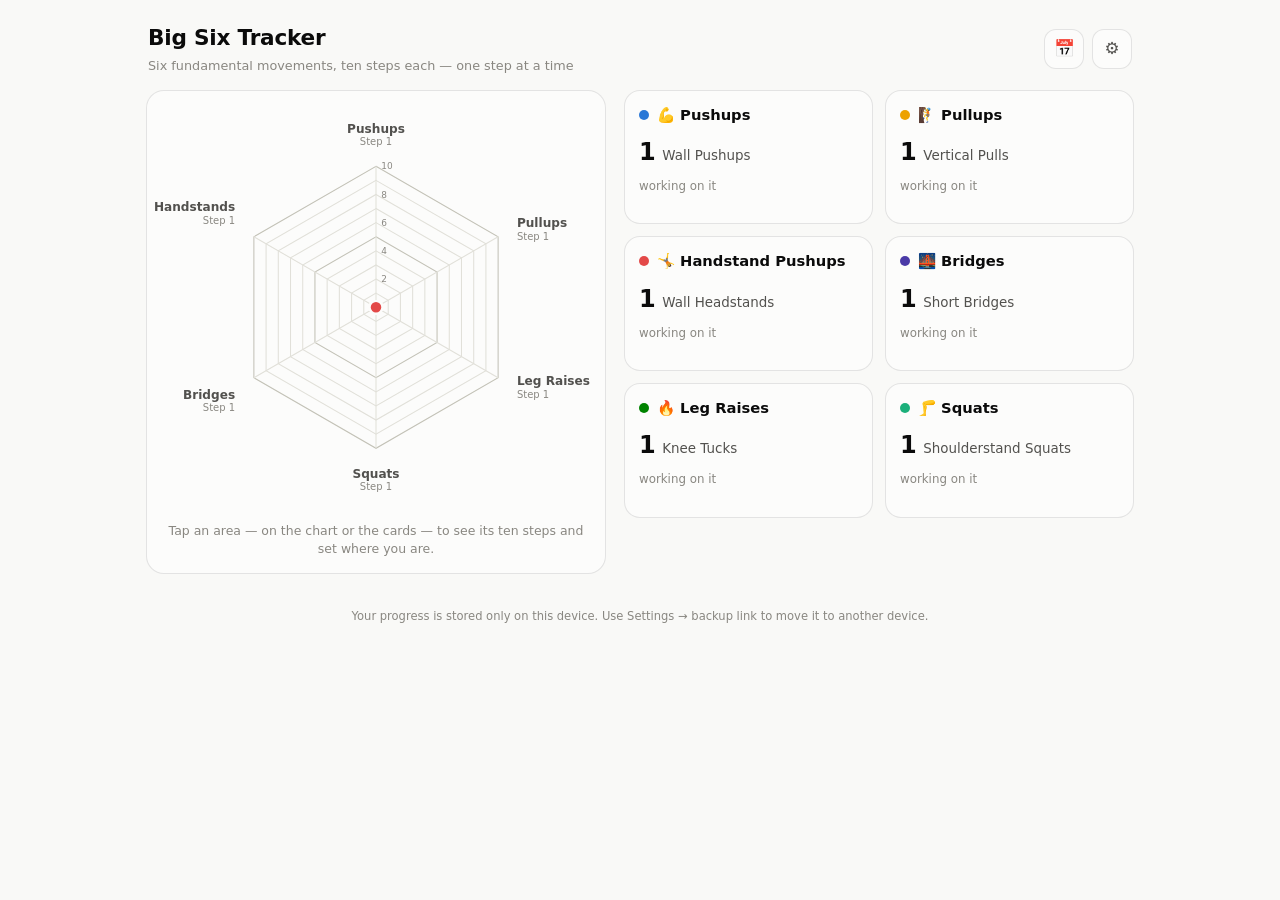
==== index.html @ 69eead1c "Add Tier 1: workout log, auto-standard detection, rest timer, history, file backup - Schema v2 (auto" ====
<!DOCTYPE html>
<html lang="en">
<head>
  <meta charset="UTF-8">
  <meta name="viewport" content="width=device-width, initial-scale=1, viewport-fit=cover">
  <title>Big Six Tracker</title>
  <meta name="description" content="Track your progress through the six fundamental bodyweight movements, ten steps each.">
  <meta name="theme-color" content="#f9f9f7" media="(prefers-color-scheme: light)">
  <meta name="theme-color" content="#0d0d0d" media="(prefers-color-scheme: dark)">
  <link rel="manifest" href="manifest.webmanifest">
  <link rel="icon" href="icons/icon-192.png" type="image/png">
  <link rel="apple-touch-icon" href="icons/apple-touch-icon.png">
  <meta name="apple-mobile-web-app-capable" content="yes">
  <meta name="mobile-web-app-capable" content="yes">
  <meta name="apple-mobile-web-app-status-bar-style" content="default">
  <meta name="apple-mobile-web-app-title" content="Big Six">
  <link rel="stylesheet" href="style.css">
</head>
<body>
  <div class="wrap">
    <header class="app">
      <div class="title">
        <h1>Big Six Tracker</h1>
        <p>Six fundamental movements, ten steps each — one step at a time</p>
      </div>
      <div class="header-actions">
        <button class="iconbtn" id="historyBtn" aria-label="Training history" title="Training history">&#128197;</button>
        <button class="iconbtn" id="settingsBtn" aria-label="Settings and backup" title="Settings &amp; backup">&#9881;&#65039;</button>
      </div>
    </header>

    <main class="layout">
      <section class="radar-panel" aria-label="Progress radar">
        <svg id="radar" viewBox="0 0 420 400" role="group" aria-label="Radar chart of your current step in each of the six movement areas"></svg>
        <p class="radar-hint" id="radarHint">Tap an area — on the chart or the cards — to see its ten steps and set where you are.</p>
      </section>

      <section aria-label="Movement areas">
        <div class="cards" id="cards"></div>
      </section>
    </main>

    <footer class="app">
      <p>Your progress is stored only on this device. Use Settings &#8594; backup link to move it to another device.</p>
    </footer>
  </div>

  <div id="scrim"></div>
  <div id="sheet" role="dialog" aria-modal="true" hidden></div>
  <div id="tooltip" role="presentation"></div>
  <button id="restpill" type="button" hidden aria-label="Rest timer — tap to cancel"><span id="restpill-time"></span><span class="restx">&#10005;</span></button>
  <span id="sr-live" class="visually-hidden" aria-live="polite"></span>
  <div id="toast" role="status"></div>

  <script src="data.js"></script>
  <script src="app.js"></script>
</body>
</html>
---- style.css ----
/* ============================================================
   Big Six Tracker — styles
   Design tokens follow the validated reference palette
   (light + dark selected separately, not auto-flipped).
   ============================================================ */

:root {
  color-scheme: light;
  --page: #f9f9f7;
  --surface: #fcfcfb;
  --ink: #0b0b0b;
  --ink-2: #52514e;
  --muted: #898781;
  --grid: #e1e0d9;
  --axis: #c3c2b7;
  --border: rgba(11, 11, 11, 0.10);
  --accent: #2a78d6;
  --btn-ink: #ffffff;
  --good: #006300;
  --danger: #d03b3b;
  --overlay: rgba(20, 20, 18, 0.45);
  --shadow: 0 10px 30px rgba(11, 11, 11, 0.12);

  /* Area identity colors — categorical slots 1–6, fixed order */
  --c-pushup: #2a78d6;
  --c-squat: #1baf7a;
  --c-pullup: #eda100;
  --c-legraise: #008300;
  --c-bridge: #4a3aa7;
  --c-hspu: #e34948;
}

@media (prefers-color-scheme: dark) {
  :root {
    color-scheme: dark;
    --page: #0d0d0d;
    --surface: #1a1a19;
    --ink: #ffffff;
    --ink-2: #c3c2b7;
    --muted: #898781;
    --grid: #2c2c2a;
    --axis: #383835;
    --border: rgba(255, 255, 255, 0.10);
    --accent: #3987e5;
    --btn-ink: #0d0d0d;
    --good: #0ca30c;
    --danger: #e66767;
    --overlay: rgba(0, 0, 0, 0.55);
    --shadow: 0 10px 30px rgba(0, 0, 0, 0.5);

    --c-pushup: #3987e5;
    --c-squat: #199e70;
    --c-pullup: #c98500;
    --c-legraise: #008300;
    --c-bridge: #9085e9;
    --c-hspu: #e66767;
  }
}

* { box-sizing: border-box; }

html { -webkit-text-size-adjust: 100%; }

body {
  margin: 0;
  font-family: system-ui, -apple-system, "Segoe UI", sans-serif;
  background: var(--page);
  color: var(--ink);
  line-height: 1.5;
  min-height: 100dvh;
  padding: env(safe-area-inset-top) env(safe-area-inset-right) env(safe-area-inset-bottom) env(safe-area-inset-left);
}

button {
  font: inherit;
  color: inherit;
  background: none;
  border: none;
  padding: 0;
  cursor: pointer;
  -webkit-tap-highlight-color: transparent;
}

a { color: var(--accent); }

/* ---------- Layout ---------- */

.wrap {
  max-width: 1020px;
  margin: 0 auto;
  padding: 16px 16px 48px;
}

header.app {
  display: flex;
  align-items: center;
  justify-content: space-between;
  gap: 12px;
  padding: 6px 2px 14px;
}

.title h1 {
  margin: 0;
  font-size: 1.35rem;
  font-weight: 750;
  letter-spacing: -0.01em;
}

.title p {
  margin: 2px 0 0;
  font-size: 0.8rem;
  color: var(--muted);
}

.iconbtn {
  width: 40px;
  height: 40px;
  border-radius: 12px;
  border: 1px solid var(--border);
  background: var(--surface);
  display: grid;
  place-items: center;
  font-size: 1.05rem;
  color: var(--ink-2);
}
/* Hover styles only on devices that truly hover — on touch screens iOS makes
   :hover stick to the last-tapped element, which reads as a bogus highlight. */
@media (hover: hover) {
  .iconbtn:hover { border-color: var(--axis); }
  .card:hover { border-color: var(--area, var(--axis)); }
  .rung:hover { border-color: var(--area, var(--axis)); }
  .chip:hover { border-color: var(--axis); }
  .btn:hover { border-color: var(--axis); }
  .btn.primary:hover { filter: brightness(1.06); }
  .sheet-head .close:hover { color: var(--ink); }
  #radar .axis-label:hover text { fill: var(--ink); }
}

main.layout {
  display: grid;
  gap: 18px;
}

@media (min-width: 880px) {
  main.layout {
    grid-template-columns: minmax(360px, 460px) 1fr;
    align-items: start;
  }
  .radar-panel { position: sticky; top: 16px; }
}

/* ---------- Radar ---------- */

.radar-panel {
  background: var(--surface);
  border: 1px solid var(--border);
  border-radius: 18px;
  padding: 10px 8px 4px;
}

#radar { display: block; width: 100%; height: auto; }

/* Chart chrome never intercepts clicks — the wedges and dots below do. */
#radar .ring, #radar .spoke, #radar .ringnum, #radar .shape { pointer-events: none; }

#radar .ring { fill: none; stroke: var(--grid); stroke-width: 1; }
#radar .ring.major { stroke: var(--axis); }
#radar .spoke { stroke: var(--grid); stroke-width: 1; }
#radar .ringnum { fill: var(--muted); font-size: 8.5px; }

#radar .shape {
  fill: var(--ink);
  fill-opacity: 0.08;
  stroke: var(--ink);
  stroke-opacity: 0.55;
  stroke-width: 2;
  stroke-linejoin: round;
}

#radar .wedge { fill: transparent; cursor: pointer; outline-offset: -2px; }
/* Focus rings are for keyboard navigation — don't leave them behind after taps */
#radar .wedge:focus:not(:focus-visible),
#radar .dothit:focus:not(:focus-visible),
#radar .axis-label:focus:not(:focus-visible) { outline: none; }
@media (hover: hover) {
  #radar .wedge:hover { fill: var(--ink); fill-opacity: 0.04; }
}

#radar .dot { stroke: var(--surface); stroke-width: 2; pointer-events: none; }
#radar .dothit { fill: transparent; cursor: pointer; }

#radar .axis-label { cursor: pointer; }
#radar .axis-label text { fill: var(--ink-2); font-size: 11.5px; font-weight: 650; }
#radar .axis-label .stepnum { fill: var(--muted); font-size: 9.5px; font-weight: 500; }

.radar-hint {
  text-align: center;
  color: var(--muted);
  font-size: 0.78rem;
  margin: 0;
  padding: 0 12px 10px;
}

#tooltip {
  position: fixed;
  z-index: 60;
  pointer-events: none;
  background: var(--surface);
  color: var(--ink);
  border: 1px solid var(--border);
  border-radius: 10px;
  box-shadow: var(--shadow);
  padding: 7px 10px;
  font-size: 0.78rem;
  max-width: 240px;
  opacity: 0;
  transition: opacity 120ms;
}
#tooltip.show { opacity: 1; }
#tooltip .t-title { font-weight: 700; }
#tooltip .t-sub { color: var(--ink-2); }

/* ---------- Area cards ---------- */

.cards {
  display: grid;
  grid-template-columns: repeat(2, minmax(0, 1fr));
  gap: 12px;
}
@media (max-width: 480px) {
  .cards { grid-template-columns: 1fr; }
}

.card {
  text-align: left;
  background: var(--surface);
  border: 1px solid var(--border);
  border-radius: 16px;
  padding: 13px 14px 14px;
  display: flex;
  flex-direction: column;
  gap: 8px;
  transition: border-color 120ms, transform 120ms;
}
.card:active { transform: scale(0.985); }

.card .head {
  display: flex;
  align-items: center;
  gap: 8px;
  font-weight: 700;
  font-size: 0.92rem;
}

.swatch {
  width: 10px;
  height: 10px;
  border-radius: 50%;
  background: var(--area);
  flex: none;
}

.card .ready {
  margin-left: auto;
  font-size: 0.66rem;
  font-weight: 700;
  letter-spacing: 0.02em;
  color: var(--good);
  border: 1px solid currentColor;
  border-radius: 999px;
  padding: 2px 7px;
  white-space: nowrap;
}

.card .stepline { display: flex; align-items: baseline; gap: 7px; }
.card .stepline .n { font-size: 1.5rem; font-weight: 780; letter-spacing: -0.02em; }
.card .stepline .name {
  font-size: 0.84rem;
  color: var(--ink-2);
  overflow: hidden;
  text-overflow: ellipsis;
  white-space: nowrap;
}

.card .std { font-size: 0.74rem; color: var(--muted); }

.track { display: flex; gap: 3px; }
.track span {
  flex: 1;
  height: 6px;
  border-radius: 3px;
  background: var(--grid);
  overflow: hidden;
  position: relative;
}
.track span i {
  position: absolute;
  inset: 0;
  background: var(--area);
  border-radius: 3px;
  transform-origin: left;
}

/* ---------- Sheet (area / step / settings) ---------- */

#scrim {
  position: fixed;
  inset: 0;
  background: var(--overlay);
  z-index: 40;
  opacity: 0;
  pointer-events: none;
  transition: opacity 180ms;
}
#scrim.show { opacity: 1; pointer-events: auto; }

#sheet {
  position: fixed;
  z-index: 50;
  inset: auto 0 0 0;
  top: max(5dvh, env(safe-area-inset-top));
  background: var(--page);
  border-radius: 20px 20px 0 0;
  box-shadow: var(--shadow);
  transform: translateY(100%);
  transition: transform 240ms cubic-bezier(0.2, 0.9, 0.3, 1);
  display: flex;
  flex-direction: column;
  overflow: hidden;
}
/* A closed (or closing) sheet must NEVER catch clicks meant for the page
   below it, and [hidden] must actually hide it despite the display:flex
   above (author rules beat the browser's [hidden] default). */
#sheet:not(.show) { pointer-events: none; }
#sheet[hidden] { display: none !important; }
#sheet.show { transform: translateY(0); }

@media (min-width: 700px) {
  #sheet {
    inset: 0;
    margin: auto;
    max-width: 620px;
    height: min(760px, 88dvh);
    border-radius: 20px;
    transform: translateY(14px);
    opacity: 0;
    transition: transform 200ms, opacity 200ms;
  }
  #sheet.show { transform: none; opacity: 1; }
}

.sheet-head {
  display: flex;
  align-items: center;
  gap: 10px;
  padding: 14px 16px 10px;
  border-bottom: 1px solid var(--border);
  background: var(--page);
}

.sheet-head .back { color: var(--accent); font-weight: 650; font-size: 0.9rem; padding: 4px 6px 4px 0; }
.sheet-head .headings { flex: 1; min-width: 0; }
.sheet-head h2 {
  margin: 0;
  font-size: 1.05rem;
  display: flex;
  align-items: center;
  flex-wrap: wrap;
  gap: 4px 8px;
  min-width: 0;
}
.sheet-head .sub { margin: 1px 0 0; font-size: 0.76rem; color: var(--muted); }
.sheet-head .close { color: var(--muted); font-size: 1.25rem; padding: 6px; line-height: 1; }

.sheet-body {
  overflow-y: auto;
  overscroll-behavior: contain;
  -webkit-overflow-scrolling: touch;
  padding: 14px 16px calc(24px + env(safe-area-inset-bottom));
}

/* Ladder */

.ladder { display: flex; flex-direction: column; gap: 8px; }

.rung {
  display: grid;
  grid-template-columns: 34px 1fr auto;
  align-items: center;
  gap: 11px;
  text-align: left;
  background: var(--surface);
  border: 1px solid var(--border);
  border-radius: 14px;
  padding: 10px 12px;
}
.rung .num {
  width: 30px;
  height: 30px;
  border-radius: 50%;
  border: 2px solid var(--axis);
  color: var(--muted);
  display: grid;
  place-items: center;
  font-size: 0.82rem;
  font-weight: 700;
}
.rung.current { border-color: var(--area); box-shadow: inset 0 0 0 1px var(--area); }
.rung.current .num { border-color: var(--area); color: var(--area); }
.rung.done .num { background: var(--area); border-color: var(--area); color: var(--surface); }

.rung .info { min-width: 0; }
.rung .info .nm { font-weight: 700; font-size: 0.9rem; display: flex; gap: 6px; align-items: center; }
.rung .info .tg { font-size: 0.74rem; color: var(--muted); overflow: hidden; text-overflow: ellipsis; white-space: nowrap; }
.rung .chev { color: var(--muted); font-size: 1rem; }

.tag {
  font-size: 0.62rem;
  font-weight: 750;
  letter-spacing: 0.04em;
  border-radius: 6px;
  padding: 1.5px 6px;
  white-space: nowrap;
}
.tag.cur { background: var(--area); color: var(--surface); }
.tag.master { border: 1px solid var(--area); color: var(--area); }

/* Step detail */

.detail h3 {
  margin: 2px 0 2px;
  font-size: 1.3rem;
  letter-spacing: -0.01em;
  display: flex;
  align-items: center;
  gap: 9px;
  flex-wrap: wrap;
}

.detail .why { color: var(--ink-2); font-size: 0.88rem; margin: 6px 0 0; }

.sheet-body h4 {
  margin: 22px 0 8px;
  font-size: 0.72rem;
  font-weight: 750;
  letter-spacing: 0.08em;
  text-transform: uppercase;
  color: var(--muted);
}
.sheet-body h4:first-child { margin-top: 4px; }

.howlist { margin: 0; padding-left: 20px; display: flex; flex-direction: column; gap: 7px; font-size: 0.9rem; }
.howlist li::marker { color: var(--area); font-weight: 700; }

.stdtable { display: flex; flex-direction: column; border: 1px solid var(--border); border-radius: 12px; overflow: hidden; }
.stdrow {
  display: flex;
  justify-content: space-between;
  gap: 10px;
  padding: 9px 12px;
  font-size: 0.86rem;
  background: var(--surface);
}
.stdrow + .stdrow { border-top: 1px solid var(--border); }
.stdrow .lb { color: var(--ink-2); display: flex; align-items: center; gap: 7px; }
.stdrow .met { color: var(--good); font-weight: 700; }
.stdrow strong { font-weight: 650; }

.hintbox {
  background: var(--surface);
  border: 1px dashed var(--axis);
  border-radius: 12px;
  padding: 10px 12px;
  font-size: 0.85rem;
  color: var(--ink-2);
}

/* Progress chips */

.chips { display: flex; flex-wrap: wrap; gap: 8px; }
.chip {
  border: 1.5px solid var(--border);
  background: var(--surface);
  border-radius: 999px;
  padding: 7px 13px;
  font-size: 0.82rem;
  font-weight: 650;
  color: var(--ink-2);
}
.chip.sel {
  border-color: var(--area);
  color: var(--ink);
  background: rgba(127, 127, 127, 0.12);
  background: color-mix(in srgb, var(--area) 16%, var(--surface));
}

.btn {
  display: inline-flex;
  align-items: center;
  justify-content: center;
  gap: 8px;
  border-radius: 12px;
  padding: 11px 16px;
  font-weight: 700;
  font-size: 0.9rem;
  border: 1px solid var(--border);
  background: var(--surface);
  color: var(--ink);
}
.btn.primary { background: var(--area, var(--accent)); border-color: transparent; color: var(--btn-ink); }
.btn.danger { color: var(--danger); border-color: currentColor; }
.btn.wide { width: 100%; }

.advance {
  margin-top: 12px;
  border: 1.5px solid var(--good);
  background: var(--surface);
  color: var(--ink);
  border-radius: 14px;
  padding: 12px 14px;
  font-size: 0.88rem;
  display: flex;
  flex-direction: column;
  gap: 10px;
}
.advance b { color: var(--good); }

.videolink { display: inline-flex; align-items: center; gap: 8px; font-weight: 650; font-size: 0.88rem; }

.completed-note { color: var(--good); font-weight: 650; font-size: 0.85rem; display: flex; gap: 7px; align-items: center; }

/* Settings */

.settings p { font-size: 0.88rem; color: var(--ink-2); margin: 6px 0; }
.copyrow { display: flex; gap: 8px; margin-top: 8px; }
.copyrow input {
  flex: 1;
  min-width: 0;
  font: inherit;
  font-size: 0.78rem;
  color: var(--ink-2);
  background: var(--surface);
  border: 1px solid var(--border);
  border-radius: 10px;
  padding: 9px 11px;
}
/* iOS zooms the page when focusing inputs smaller than 16px — avoid that on touch */
@media (hover: none) {
  .copyrow input { font-size: 16px; }
}

/* Toast */

#toast {
  position: fixed;
  left: 50%;
  bottom: calc(22px + env(safe-area-inset-bottom));
  transform: translateX(-50%) translateY(16px);
  background: var(--ink);
  color: var(--page);
  border-radius: 999px;
  padding: 9px 16px;
  font-size: 0.84rem;
  font-weight: 650;
  z-index: 70;
  opacity: 0;
  pointer-events: none;
  transition: opacity 180ms, transform 180ms;
  max-width: 88vw;
  text-align: center;
}
#toast.show { opacity: 1; transform: translateX(-50%) translateY(0); }

footer.app {
  margin-top: 34px;
  text-align: center;
  color: var(--muted);
  font-size: 0.72rem;
}
footer.app a { color: var(--muted); }

@media (prefers-reduced-motion: reduce) {
  #sheet, #scrim, #toast, .card, .track span i { transition: none !important; }
}

/* ============================================================
   Tier 1: training log, history, rest timer
   ============================================================ */

.header-actions { display: flex; gap: 8px; }

/* --- Log-training section inside the step detail --- */
.recent { display: flex; flex-direction: column; gap: 6px; margin-top: 10px; }
.recent-row {
  display: flex;
  justify-content: space-between;
  gap: 10px;
  font-size: 0.82rem;
  padding: 8px 12px;
  background: var(--surface);
  border: 1px solid var(--border);
  border-radius: 10px;
}
.recent-row .rdate { color: var(--muted); }
.recent-row .rsets { color: var(--ink-2); font-weight: 600; }
.muted-note { color: var(--muted); font-size: 0.82rem; margin: 10px 0 0; }

/* --- Log pane --- */
.logpane .goalref {
  font-size: 0.8rem;
  color: var(--ink-2);
  background: var(--surface);
  border: 1px solid var(--border);
  border-radius: 10px;
  padding: 9px 12px;
  margin: 2px 0 0;
}
.setlist { display: flex; flex-direction: column; gap: 8px; }
.setrow {
  display: flex;
  align-items: center;
  gap: 10px;
  background: var(--surface);
  border: 1px solid var(--border);
  border-radius: 12px;
  padding: 8px 10px 8px 14px;
}
.setrow .setlabel { font-size: 0.82rem; font-weight: 650; color: var(--ink-2); min-width: 46px; }
.setrow .setinput {
  flex: 1;
  min-width: 0;
  font: inherit;
  font-size: 1.05rem;
  font-weight: 700;
  text-align: center;
  color: var(--ink);
  background: var(--page);
  border: 1px solid var(--border);
  border-radius: 9px;
  padding: 8px 6px;
}
.setrow .setinput:focus { outline: 2px solid var(--area, var(--accent)); outline-offset: -1px; border-color: transparent; }
.setrow .setunit { font-size: 0.78rem; color: var(--muted); min-width: 42px; }
.setrow .removeSet {
  width: 30px; height: 30px;
  border-radius: 8px;
  color: var(--muted);
  font-size: 0.9rem;
  flex: none;
  border: 1px solid transparent;
}
.setrow .removeSet:active { background: var(--grid); }
.btn.addset { margin-top: 10px; width: 100%; border-style: dashed; color: var(--ink-2); }

.restrow { display: flex; flex-wrap: wrap; gap: 8px; }
.restpreset {
  flex: 1;
  min-width: 62px;
  border: 1.5px solid var(--border);
  background: var(--surface);
  border-radius: 999px;
  padding: 9px 8px;
  font-size: 0.9rem;
  font-weight: 700;
  color: var(--ink-2);
  font-variant-numeric: tabular-nums;
}
.restpreset:active { border-color: var(--area, var(--accent)); color: var(--ink); }

.lognote {
  width: 100%;
  font: inherit;
  color: var(--ink);
  background: var(--surface);
  border: 1px solid var(--border);
  border-radius: 12px;
  padding: 10px 12px;
  resize: vertical;
}
.lognote:focus { outline: 2px solid var(--area, var(--accent)); outline-offset: -1px; }

/* Bigger inputs on touch screens so iOS doesn't zoom on focus */
@media (hover: none) {
  .setrow .setinput, .lognote { font-size: 16px; }
}

/* --- Backup buttons in settings --- */
.btnrow { display: flex; flex-wrap: wrap; gap: 8px; margin-top: 6px; }
.btnrow .btn { flex: 1; min-width: 150px; }

/* --- History pane --- */
.history .empty { color: var(--muted); text-align: center; font-size: 0.9rem; padding: 30px 10px; line-height: 1.7; }
.hgroup { margin-bottom: 18px; }
.hdate {
  font-size: 0.72rem;
  font-weight: 750;
  letter-spacing: 0.06em;
  text-transform: uppercase;
  color: var(--muted);
  margin: 0 2px 8px;
}
.hitem {
  display: flex;
  align-items: center;
  gap: 11px;
  background: var(--surface);
  border: 1px solid var(--border);
  border-radius: 12px;
  padding: 10px 10px 10px 12px;
}
.hitem + .hitem { margin-top: 8px; }
.hitem .hswatch { width: 10px; height: 10px; border-radius: 50%; background: var(--area); flex: none; }
.hitem .hinfo { flex: 1; min-width: 0; display: flex; flex-direction: column; gap: 2px; }
.hitem .hname { font-weight: 700; font-size: 0.9rem; }
.hitem .hsets { font-size: 0.78rem; color: var(--muted); overflow: hidden; text-overflow: ellipsis; }
.hitem .hdel {
  width: 34px; height: 34px;
  border-radius: 8px;
  color: var(--muted);
  font-size: 0.95rem;
  flex: none;
}
.hitem .hdel:active { background: var(--grid); color: var(--danger); }

/* --- Floating rest-timer pill --- */
#restpill {
  position: fixed;
  left: 50%;
  /* Sit clear of both the toast (bottom 22px) and any bottom Save button. */
  bottom: calc(84px + env(safe-area-inset-bottom));
  transform: translateX(-50%);
  z-index: 65;
  display: inline-flex;
  align-items: center;
  gap: 12px;
  /* Theme-aware, high contrast in both modes (like the toast). */
  background: var(--ink);
  color: var(--page);
  border-radius: 999px;
  padding: 11px 16px 11px 20px;
  font-size: 0.95rem;
  font-weight: 750;
  font-variant-numeric: tabular-nums;
  box-shadow: var(--shadow);
}
#restpill[hidden] { display: none !important; }
#restpill .restx { opacity: 0.85; font-weight: 400; }
#restpill.done { background: var(--good); color: var(--page); }

.visually-hidden {
  position: absolute;
  width: 1px;
  height: 1px;
  margin: -1px;
  padding: 0;
  border: 0;
  clip: rect(0 0 0 0);
  clip-path: inset(50%);
  overflow: hidden;
  white-space: nowrap;
}

@media (prefers-reduced-motion: reduce) {
  #restpill { transition: none !important; }
}
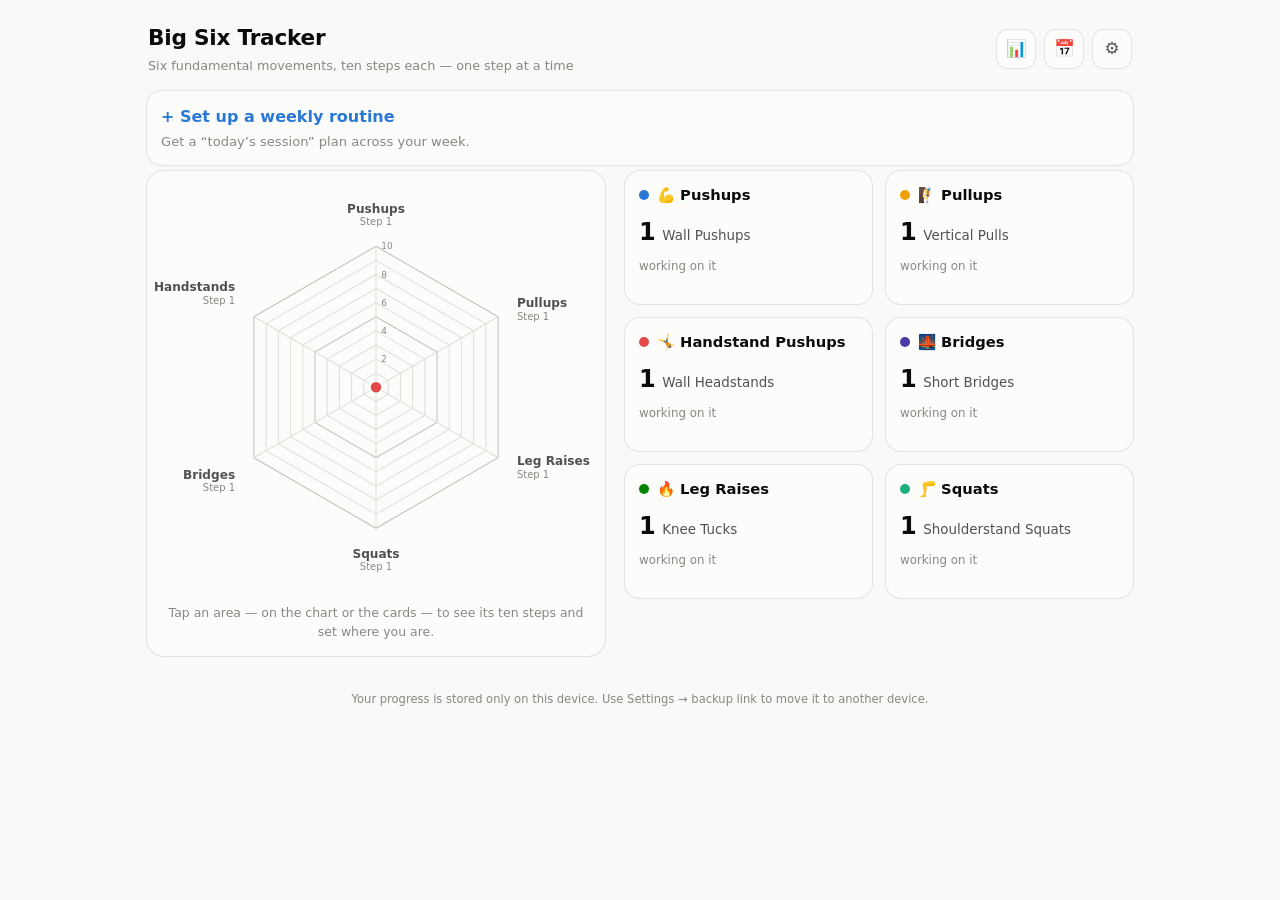
==== commit 7055d047: "Add Tier 2: routines, Today card, progress views, session editing, QR Schema v3 (auto-migrates from " ====
--- a/index.html
+++ b/index.html
@@ -24,14 +24,18 @@
         <p>Six fundamental movements, ten steps each — one step at a time</p>
       </div>
       <div class="header-actions">
+        <button class="iconbtn" id="statsBtn" aria-label="Progress and stats" title="Progress">&#128202;</button>
         <button class="iconbtn" id="historyBtn" aria-label="Training history" title="Training history">&#128197;</button>
         <button class="iconbtn" id="settingsBtn" aria-label="Settings and backup" title="Settings &amp; backup">&#9881;&#65039;</button>
       </div>
     </header>
 
+    <section id="today" class="today" aria-label="Today's plan"></section>
+
     <main class="layout">
       <section class="radar-panel" aria-label="Progress radar">
         <svg id="radar" viewBox="0 0 420 400" role="group" aria-label="Radar chart of your current step in each of the six movement areas"></svg>
+        <div class="radar-ctrl"><button id="ghostToggle" class="ghostbtn" type="button" aria-pressed="false" hidden>Show where I started</button></div>
         <p class="radar-hint" id="radarHint">Tap an area — on the chart or the cards — to see its ten steps and set where you are.</p>
       </section>
 
@@ -53,6 +57,7 @@
   <div id="toast" role="status"></div>
 
   <script src="data.js"></script>
+  <script src="qrcode.js"></script>
   <script src="app.js"></script>
 </body>
 </html>
--- a/style.css
+++ b/style.css
@@ -763,3 +763,183 @@
 @media (prefers-reduced-motion: reduce) {
   #restpill { transition: none !important; }
 }
+
+/* ============================================================
+   Tier 2: Today card, routine, ghost radar, stats, sparkline
+   ============================================================ */
+
+/* --- Today card + nudge --- */
+.today { display: block; margin: 0 0 4px; }
+.today:empty { display: none; }
+.today-card {
+  display: block;
+  width: 100%;
+  text-align: left;
+  background: var(--surface);
+  border: 1px solid var(--border);
+  border-radius: 16px;
+  padding: 14px;
+}
+.today-head { display: flex; align-items: baseline; justify-content: space-between; margin-bottom: 10px; }
+.today-title { font-weight: 750; font-size: 1rem; }
+.today-count { font-size: 0.76rem; color: var(--muted); font-weight: 650; }
+.today-sub { display: block; font-size: 0.82rem; color: var(--muted); margin-top: 3px; }
+button.today-card.setup { cursor: pointer; }
+button.today-card.setup .today-title { color: var(--accent); }
+
+.td-moves { display: flex; flex-direction: column; gap: 8px; margin-bottom: 12px; }
+.td-move {
+  display: flex;
+  align-items: center;
+  gap: 11px;
+  text-align: left;
+  background: var(--page);
+  border: 1px solid var(--border);
+  border-radius: 12px;
+  padding: 9px 11px;
+}
+.td-move .tdcheck {
+  width: 24px; height: 24px;
+  border-radius: 50%;
+  border: 2px solid var(--axis);
+  color: var(--surface);
+  display: grid; place-items: center;
+  font-size: 0.8rem; font-weight: 700;
+  flex: none;
+}
+.td-move.done .tdcheck { background: var(--area); border-color: var(--area); }
+.td-move .tdinfo { flex: 1; min-width: 0; display: flex; flex-direction: column; gap: 1px; }
+.td-move .tdname { font-weight: 700; font-size: 0.9rem; }
+.td-move .tdstep { font-size: 0.76rem; color: var(--muted); overflow: hidden; text-overflow: ellipsis; white-space: nowrap; }
+.td-move .chev { color: var(--muted); font-size: 1rem; }
+.td-move.done .tdname { color: var(--ink-2); }
+
+.nudge {
+  margin-top: 10px;
+  background: var(--surface);
+  border: 1px solid var(--border);
+  border-left: 3px solid var(--accent);
+  border-radius: 10px;
+  padding: 9px 12px;
+  font-size: 0.85rem;
+  color: var(--ink-2);
+}
+
+@media (min-width: 880px) {
+  /* Keep the Today card full-width above the two-column layout */
+  .today { grid-column: 1 / -1; }
+}
+
+/* --- Ghost radar --- */
+#radar .ghost {
+  fill: var(--area, var(--ink));
+  fill-opacity: 0.05;
+  stroke: var(--ink-2);
+  stroke-opacity: 0.5;
+  stroke-width: 1.5;
+  stroke-dasharray: 4 3;
+  stroke-linejoin: round;
+  pointer-events: none;
+}
+.radar-ctrl { text-align: center; padding: 2px 0 0; }
+.ghostbtn {
+  font-size: 0.76rem;
+  font-weight: 650;
+  color: var(--ink-2);
+  border: 1px solid var(--border);
+  background: var(--surface);
+  border-radius: 999px;
+  padding: 5px 12px;
+}
+.ghostbtn[aria-pressed="true"] { border-color: var(--axis); color: var(--ink); }
+.ghostbtn[hidden] { display: none; }
+
+/* --- Sparkline (step detail) --- */
+.sparkwrap {
+  background: var(--surface);
+  border: 1px solid var(--border);
+  border-radius: 12px;
+  padding: 10px 12px 6px;
+  margin-top: 10px;
+}
+.sparklabel { font-size: 0.72rem; color: var(--muted); font-weight: 650; text-transform: uppercase; letter-spacing: 0.05em; }
+.spark { display: block; margin-top: 4px; overflow: visible; }
+.spark polyline { fill: none; stroke: var(--area, var(--accent)); stroke-width: 2; stroke-linejoin: round; stroke-linecap: round; }
+.spark circle { fill: var(--area, var(--accent)); }
+.spark .spark-lbl { fill: var(--muted); font-size: 9px; font-weight: 650; }
+
+/* --- Stats pane --- */
+.statcards { display: grid; grid-template-columns: repeat(2, 1fr); gap: 10px; }
+.statcard {
+  background: var(--surface);
+  border: 1px solid var(--border);
+  border-radius: 14px;
+  padding: 14px;
+  display: flex;
+  flex-direction: column;
+  gap: 2px;
+}
+.statcard .statval { font-size: 1.7rem; font-weight: 780; letter-spacing: -0.02em; }
+.statcard .statlab { font-size: 0.76rem; color: var(--muted); }
+
+.heatmap-scroll { overflow-x: auto; -webkit-overflow-scrolling: touch; padding-bottom: 4px; }
+.heatmap { display: block; max-width: 100%; height: auto; }
+.hm-legend { display: flex; align-items: center; gap: 4px; justify-content: flex-end; font-size: 0.72rem; color: var(--muted); margin: 8px 2px 0; }
+.hm-l { width: 11px; height: 11px; border-radius: 2px; display: inline-block; }
+.hm-l0 { background: var(--grid); }
+.hm-l1 { background: color-mix(in srgb, var(--good) 43%, var(--surface)); }
+.hm-l2 { background: color-mix(in srgb, var(--good) 61%, var(--surface)); }
+.hm-l3 { background: color-mix(in srgb, var(--good) 79%, var(--surface)); }
+.hm-l4 { background: color-mix(in srgb, var(--good) 97%, var(--surface)); }
+
+.mlist { display: flex; flex-direction: column; gap: 8px; }
+.mrow {
+  display: flex;
+  align-items: center;
+  gap: 11px;
+  background: var(--surface);
+  border: 1px solid var(--border);
+  border-radius: 12px;
+  padding: 10px 12px;
+}
+.mrow .mswatch { width: 9px; height: 9px; border-radius: 50%; background: var(--area); flex: none; }
+.mrow .minfo { flex: 1; min-width: 0; display: flex; flex-direction: column; gap: 1px; }
+.mrow .mtxt { font-weight: 650; font-size: 0.88rem; }
+.mrow .mdate { font-size: 0.74rem; color: var(--muted); }
+
+/* --- Routine preview (settings) --- */
+.routine-preview {
+  border: 1px solid var(--border);
+  border-radius: 12px;
+  overflow: hidden;
+  margin-top: 4px;
+}
+.rp-row { display: flex; gap: 12px; padding: 9px 12px; font-size: 0.85rem; background: var(--surface); }
+.rp-row + .rp-row { border-top: 1px solid var(--border); }
+.rp-row .rp-day { font-weight: 700; color: var(--ink-2); min-width: 48px; flex: none; }
+.rp-row .rp-moves { color: var(--ink); }
+
+/* --- History: make session rows editable --- */
+.hopen {
+  flex: 1;
+  min-width: 0;
+  display: flex;
+  align-items: center;
+  gap: 11px;
+  text-align: left;
+}
+
+/* --- QR code --- */
+.qrbox { display: flex; flex-direction: column; align-items: center; gap: 6px; }
+.qrbox:empty { display: none; }
+.qrbox canvas {
+  width: 220px;
+  height: 220px;
+  max-width: 100%;
+  image-rendering: pixelated;
+  border-radius: 8px;
+  background: #fff;
+  padding: 6px;
+  margin-top: 8px;
+}
+.qrcap { font-size: 0.78rem; color: var(--muted); text-align: center; margin: 0; }
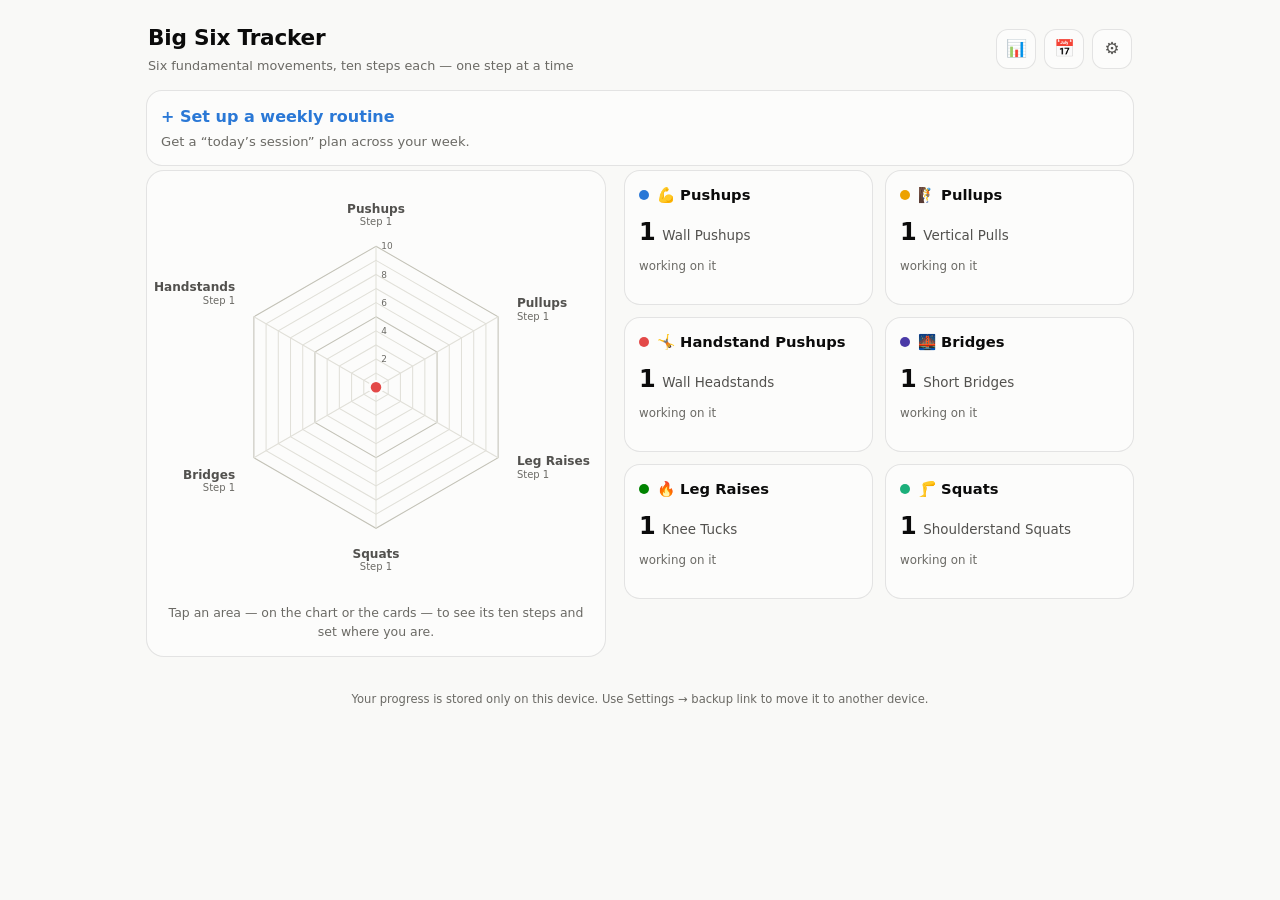
==== commit 218751c9: "Add optional cloud sync so devices keep each other up to date Your phone and laptop each kept their " ====
--- a/index.html
+++ b/index.html
@@ -45,7 +45,7 @@
     </main>
 
     <footer class="app">
-      <p>Your progress is stored only on this device. Use Settings &#8594; backup link to move it to another device.</p>
+      <p id="footNote">Your progress is stored only on this device. Use Settings &#8594; backup link to move it to another device.</p>
     </footer>
   </div>
 
@@ -58,6 +58,7 @@
 
   <script src="data.js"></script>
   <script src="qrcode.js"></script>
+  <script src="sync.js"></script>
   <script src="app.js"></script>
 </body>
 </html>
--- a/style.css
+++ b/style.css
@@ -10,7 +10,9 @@
   --surface: #fcfcfb;
   --ink: #0b0b0b;
   --ink-2: #52514e;
-  --muted: #898781;
+  /* Darkened from #898781: that measured 3.5:1 on --surface, under WCAG AA
+     for normal text. #6b6a65 gives ~5.2:1. (Dark mode already passes.) */
+  --muted: #6b6a65;
   --grid: #e1e0d9;
   --axis: #c3c2b7;
   --border: rgba(11, 11, 11, 0.10);
@@ -825,10 +827,8 @@
   color: var(--ink-2);
 }
 
-@media (min-width: 880px) {
-  /* Keep the Today card full-width above the two-column layout */
-  .today { grid-column: 1 / -1; }
-}
+/* (#today is a sibling of main.layout, not one of its grid items, so it is
+   already full-width — no grid-column rule needed.) */
 
 /* --- Ghost radar --- */
 #radar .ghost {
@@ -885,12 +885,23 @@
 .heatmap-scroll { overflow-x: auto; -webkit-overflow-scrolling: touch; padding-bottom: 4px; }
 .heatmap { display: block; max-width: 100%; height: auto; }
 .hm-legend { display: flex; align-items: center; gap: 4px; justify-content: flex-end; font-size: 0.72rem; color: var(--muted); margin: 8px 2px 0; }
+/* Opacity steps instead of color-mix(): same look, but works on every engine
+   (color-mix silently drops the whole declaration where unsupported). */
 .hm-l { width: 11px; height: 11px; border-radius: 2px; display: inline-block; }
 .hm-l0 { background: var(--grid); }
-.hm-l1 { background: color-mix(in srgb, var(--good) 43%, var(--surface)); }
-.hm-l2 { background: color-mix(in srgb, var(--good) 61%, var(--surface)); }
-.hm-l3 { background: color-mix(in srgb, var(--good) 79%, var(--surface)); }
-.hm-l4 { background: color-mix(in srgb, var(--good) 97%, var(--surface)); }
+.hm-l1 { background: var(--good); opacity: 0.28; }
+.hm-l2 { background: var(--good); opacity: 0.5; }
+.hm-l3 { background: var(--good); opacity: 0.72; }
+.hm-l4 { background: var(--good); }
+
+/* Trained days are tappable (opens that day's sessions). */
+.hm-cell { cursor: pointer; }
+.hm-cell:focus-visible { outline: 2px solid var(--accent); outline-offset: 1px; }
+/* Don't leave a focus ring behind after a tap — only keyboard focus shows it. */
+.hm-cell:focus:not(:focus-visible) { outline: none; }
+@media (hover: hover) {
+  .hm-cell:hover { stroke: var(--ink); stroke-opacity: 0.4; stroke-width: 1.5; }
+}
 
 .mlist { display: flex; flex-direction: column; gap: 8px; }
 .mrow {
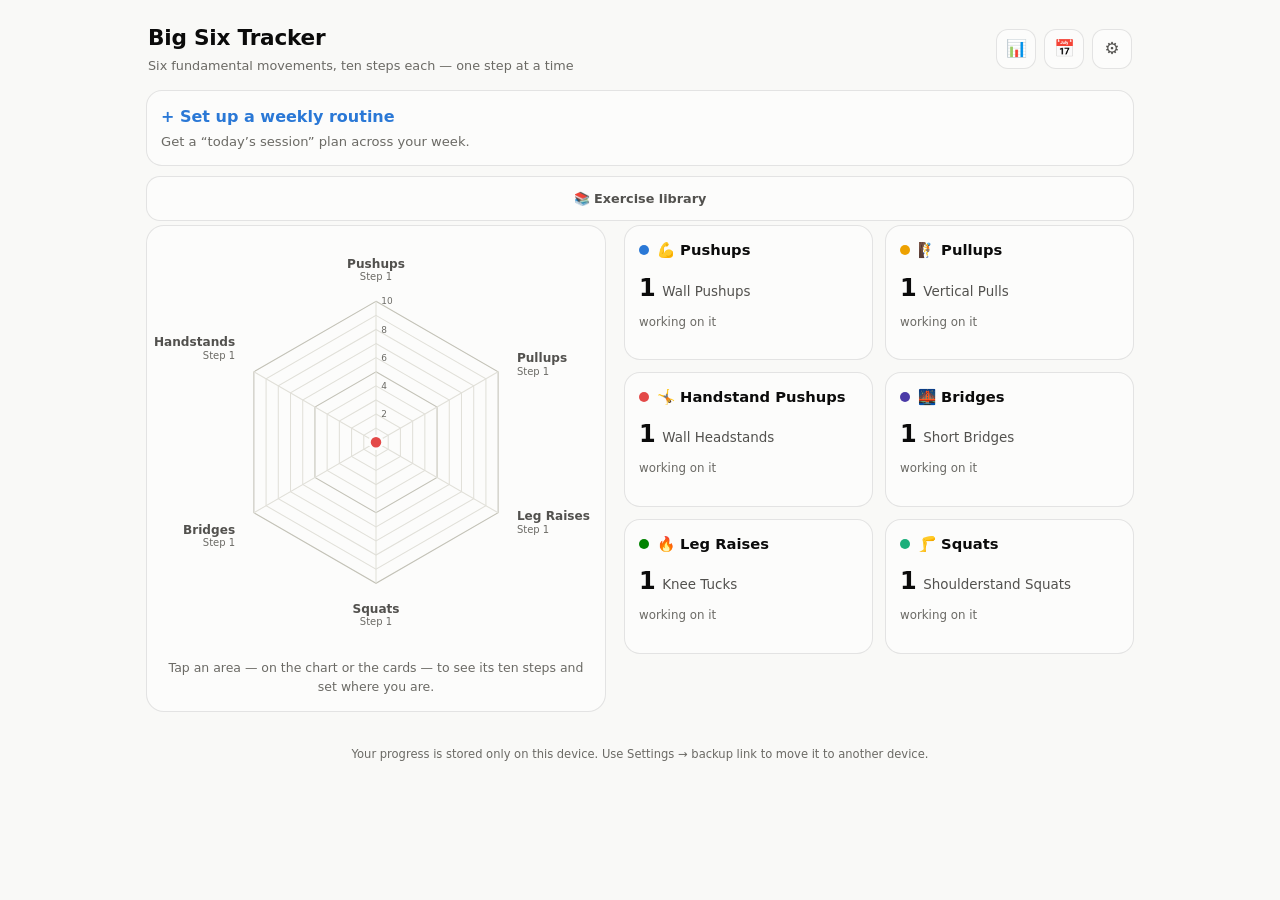
==== commit fd60b71c: "Harden the data code and the offline cache before Milo builds on them The pure data code — date help" ====
--- a/index.html
+++ b/index.html
@@ -1,5 +1,5 @@
 <!DOCTYPE html>
-<html lang="en">
+<html lang="en" data-build="bigsix-v16">
 <head>
   <meta charset="UTF-8">
   <meta name="viewport" content="width=device-width, initial-scale=1, viewport-fit=cover">
@@ -57,6 +57,7 @@
   <div id="toast" role="status"></div>
 
   <script src="data.js"></script>
+  <script src="model.js"></script>
   <script src="qrcode.js"></script>
   <script src="sync.js"></script>
   <script src="app.js"></script>
--- a/style.css
+++ b/style.css
@@ -534,6 +534,48 @@
 /* Settings */
 
 .settings p { font-size: 0.88rem; color: var(--ink-2); margin: 6px 0; }
+.settings .hint { font-size: 0.8rem; color: var(--muted); }
+
+/* Something is wrong with saving — has to read as a warning, not as body copy. */
+.settings .warn {
+  background: var(--surface);
+  border: 1px solid var(--border);
+  border-left: 3px solid var(--danger);
+  border-radius: 10px;
+  padding: 10px 12px;
+  color: var(--ink);
+}
+
+/* Rarely-needed and destructive bits, collapsed by default. */
+.settings details { margin-top: 20px; border-top: 1px solid var(--border); }
+.settings summary {
+  cursor: pointer;
+  display: flex;
+  align-items: center;
+  gap: 7px;
+  padding: 12px 2px 4px;
+  font-size: 0.82rem;
+  font-weight: 650;
+  color: var(--muted);
+  text-transform: uppercase;
+  letter-spacing: 0.05em;
+  list-style: none;
+}
+.settings summary::-webkit-details-marker { display: none; }
+.settings summary::before {
+  content: "\25B8";
+  display: inline-block;
+  transition: transform 0.15s ease;
+}
+.settings details[open] summary::before { transform: rotate(90deg); }
+.settings summary:hover { color: var(--ink-2); }
+.settings .more-body { padding-bottom: 4px; }
+.settings h5 {
+  margin: 18px 0 0;
+  font-size: 0.88rem;
+  font-weight: 650;
+  color: var(--ink);
+}
 .copyrow { display: flex; gap: 8px; margin-top: 8px; }
 .copyrow input {
   flex: 1;
@@ -853,6 +895,8 @@
 }
 .ghostbtn[aria-pressed="true"] { border-color: var(--axis); color: var(--ink); }
 .ghostbtn[hidden] { display: none; }
+/* Set-but-nothing-to-show-yet: readable, clearly not a button to press. */
+.ghostbtn:disabled { color: var(--muted); border-style: dashed; cursor: default; }
 
 /* --- Sparkline (step detail) --- */
 .sparkwrap {
@@ -954,3 +998,237 @@
   margin-top: 8px;
 }
 .qrcap { font-size: 0.78rem; color: var(--muted); text-align: center; margin: 0; }
+
+/* ==========================================================
+   The plan: today's prescription, the guided session,
+   the week map, and the exercise library.
+   ========================================================== */
+
+/* --- Today's card additions --- */
+.td-move .tdready {
+  display: block;
+  font-size: 0.72rem;
+  font-weight: 650;
+  color: var(--area);
+  margin-top: 2px;
+}
+.today-links {
+  display: flex;
+  gap: 8px;
+  margin-top: 10px;
+  background: var(--surface);
+  border: 1px solid var(--border);
+  border-radius: 14px;
+  padding: 8px 10px;
+}
+.tdlink {
+  flex: 1;
+  font: inherit;
+  font-size: 0.8rem;
+  font-weight: 650;
+  color: var(--ink-2);
+  background: none;
+  border: 0;
+  padding: 4px 2px;
+  text-align: center;
+  cursor: pointer;
+}
+.tdlink:hover { color: var(--ink); }
+
+/* --- Guided session --- */
+.sdots { display: flex; align-items: center; gap: 6px; margin-bottom: 12px; }
+.sdot {
+  width: 9px;
+  height: 9px;
+  border-radius: 50%;
+  border: 1.5px solid var(--axis);
+}
+.sdot.done { background: var(--area); border-color: var(--area); }
+.sdot.now { box-shadow: 0 0 0 3px var(--grid); border-color: var(--area); }
+.scount { margin-left: auto; font-size: 0.74rem; color: var(--muted); font-weight: 650; }
+
+/* The one line that says what to do — deliberately the loudest thing here. */
+.rx {
+  display: flex;
+  flex-direction: column;
+  gap: 3px;
+  background: var(--surface);
+  border: 1px solid var(--area);
+  border-radius: 14px;
+  padding: 14px 16px;
+  margin-bottom: 14px;
+}
+.rxlabel {
+  font-size: 0.68rem;
+  font-weight: 700;
+  letter-spacing: 0.08em;
+  text-transform: uppercase;
+  color: var(--muted);
+}
+.rxbig { font-size: 1.5rem; font-weight: 750; color: var(--ink); line-height: 1.15; }
+.rxgoal { font-size: 0.8rem; color: var(--ink-2); }
+
+.session .cues { margin: 4px 0 0; padding-left: 20px; }
+.session .cues li { font-size: 0.86rem; color: var(--ink-2); margin: 4px 0; }
+.session .hint, .sheet-body .hint { font-size: 0.8rem; color: var(--muted); }
+.sactions { margin-top: 18px; display: flex; flex-direction: column; gap: 8px; }
+
+/* Swap options */
+.swaps { margin-top: 16px; border-top: 1px solid var(--border); padding-top: 8px; }
+.swaps summary {
+  cursor: pointer;
+  font-size: 0.82rem;
+  font-weight: 650;
+  color: var(--ink-2);
+  padding: 4px 0;
+  list-style: none;
+}
+.swaps summary::-webkit-details-marker { display: none; }
+.swaps summary::before { content: "\25B8"; display: inline-block; margin-right: 7px; }
+.swaps[open] summary::before { content: "\25BE"; }
+.swap {
+  display: flex;
+  flex-direction: column;
+  gap: 3px;
+  width: 100%;
+  text-align: left;
+  background: var(--surface);
+  border: 1px solid var(--border);
+  border-radius: 12px;
+  padding: 10px 12px;
+  margin-top: 8px;
+  cursor: pointer;
+}
+.swapname { font-weight: 700; font-size: 0.88rem; color: var(--ink); display: flex; align-items: center; gap: 7px; }
+.swapwhy { font-size: 0.78rem; color: var(--muted); line-height: 1.4; }
+.swaptag {
+  font-size: 0.6rem;
+  font-weight: 750;
+  letter-spacing: 0.04em;
+  text-transform: uppercase;
+  border-radius: 6px;
+  padding: 1.5px 6px;
+  border: 1px solid currentColor;
+  white-space: nowrap;
+}
+.swaptag.easier { color: var(--muted); }
+.swaptag.same { color: var(--ink-2); }
+.swaptag.harder { color: var(--danger); }
+
+/* Session complete */
+.bigdone { font-size: 2.6rem; text-align: center; margin: 6px 0 2px; }
+.donelist { display: flex; flex-direction: column; gap: 8px; margin: 10px 0; }
+.donerow {
+  display: grid;
+  grid-template-columns: 26px 1fr;
+  align-items: center;
+  gap: 10px;
+  background: var(--surface);
+  border: 1px solid var(--border);
+  border-radius: 12px;
+  padding: 10px 12px;
+}
+.doneicon {
+  width: 22px; height: 22px;
+  border-radius: 50%;
+  background: var(--area);
+  color: var(--surface);
+  display: grid; place-items: center;
+  font-size: 0.72rem; font-weight: 800;
+}
+.doneinfo { min-width: 0; display: flex; flex-direction: column; }
+.donename { font-weight: 700; font-size: 0.88rem; }
+.donesets { font-size: 0.74rem; color: var(--muted); }
+
+/* --- The week --- */
+.wkdays { display: flex; flex-direction: column; gap: 10px; margin: 10px 0 4px; }
+.wkday {
+  background: var(--surface);
+  border: 1px solid var(--border);
+  border-radius: 14px;
+  padding: 10px 12px;
+}
+.wkday.now { border-color: var(--accent); box-shadow: inset 0 0 0 1px var(--accent); }
+.wkhead { display: flex; align-items: center; gap: 8px; margin-bottom: 6px; }
+.wkdaylabel { font-weight: 750; font-size: 0.84rem; }
+.wknow {
+  font-size: 0.6rem; font-weight: 750; letter-spacing: 0.05em; text-transform: uppercase;
+  background: var(--accent); color: var(--btn-ink); border-radius: 6px; padding: 1.5px 6px;
+}
+.wkmove { display: grid; grid-template-columns: 10px 1fr auto; align-items: center; gap: 8px; padding: 3px 0; }
+.wkdot { width: 8px; height: 8px; border-radius: 50%; background: var(--area); }
+.wkname { font-size: 0.84rem; color: var(--ink); overflow: hidden; text-overflow: ellipsis; white-space: nowrap; }
+.wkrx { font-size: 0.76rem; color: var(--muted); white-space: nowrap; }
+
+.mapgrid { display: flex; flex-direction: column; gap: 10px; }
+.mapcard {
+  background: var(--surface);
+  border: 1px solid var(--border);
+  border-left: 3px solid var(--area);
+  border-radius: 12px;
+  padding: 10px 12px;
+}
+.maphead { font-weight: 750; font-size: 0.9rem; }
+.mapnow { font-size: 0.8rem; color: var(--ink-2); margin-top: 2px; }
+.mapneed { font-size: 0.8rem; color: var(--muted); margin-top: 4px; }
+.maplabel {
+  font-size: 0.62rem; font-weight: 750; letter-spacing: 0.06em; text-transform: uppercase;
+  color: var(--muted); margin-top: 8px;
+}
+.mapahead { margin: 2px 0 0; padding-left: 18px; }
+.mapahead li { font-size: 0.78rem; color: var(--ink-2); margin: 2px 0; }
+
+/* --- Library --- */
+.librows { display: flex; flex-direction: column; gap: 10px; margin-top: 10px; }
+.librow {
+  display: grid;
+  grid-template-columns: 34px 1fr auto;
+  align-items: center;
+  gap: 11px;
+  width: 100%;
+  text-align: left;
+  background: var(--surface);
+  border: 1px solid var(--border);
+  border-left: 3px solid var(--area);
+  border-radius: 14px;
+  padding: 11px 12px;
+  cursor: pointer;
+}
+.libicon { font-size: 1.3rem; }
+.libinfo { min-width: 0; display: flex; flex-direction: column; gap: 1px; }
+.libname { font-weight: 750; font-size: 0.94rem; }
+.libsub { font-size: 0.76rem; color: var(--muted); }
+.libwhere { font-size: 0.76rem; color: var(--area); font-weight: 650; margin-top: 2px; }
+
+/* --- Ladder rows now carry the description and all three goals --- */
+.rung .info .tg { white-space: normal; overflow: visible; line-height: 1.35; margin-top: 2px; }
+.rung .info .goals { display: flex; flex-wrap: wrap; gap: 5px; margin-top: 6px; }
+.goalpill {
+  font-size: 0.7rem;
+  color: var(--ink-2);
+  background: var(--grid);
+  border-radius: 6px;
+  padding: 2px 7px;
+  white-space: nowrap;
+}
+.goalpill b { color: var(--area); }
+.rung .info .tgnote { font-size: 0.7rem; color: var(--muted); margin-top: 4px; display: block; }
+.rung { align-items: start; }
+.rung .num, .rung .chev { margin-top: 2px; }
+
+/* --- Variations listed under a ladder --- */
+.varlist { display: flex; flex-direction: column; gap: 8px; margin-top: 8px; }
+.varcard {
+  background: var(--surface);
+  border: 1px solid var(--border);
+  border-radius: 12px;
+  padding: 10px 12px;
+}
+.varname { font-weight: 700; font-size: 0.86rem; display: flex; align-items: center; gap: 7px; }
+.varwhy { font-size: 0.78rem; color: var(--muted); line-height: 1.4; margin-top: 3px; }
+
+/* --- Variation picker in the log form --- */
+h4.tight { margin-bottom: 2px; }
+.vnote { font-size: 0.78rem; color: var(--muted); line-height: 1.4; margin-top: 6px; }
+
+.settings .buildline { margin-top: 18px; font-variant-numeric: tabular-nums; }
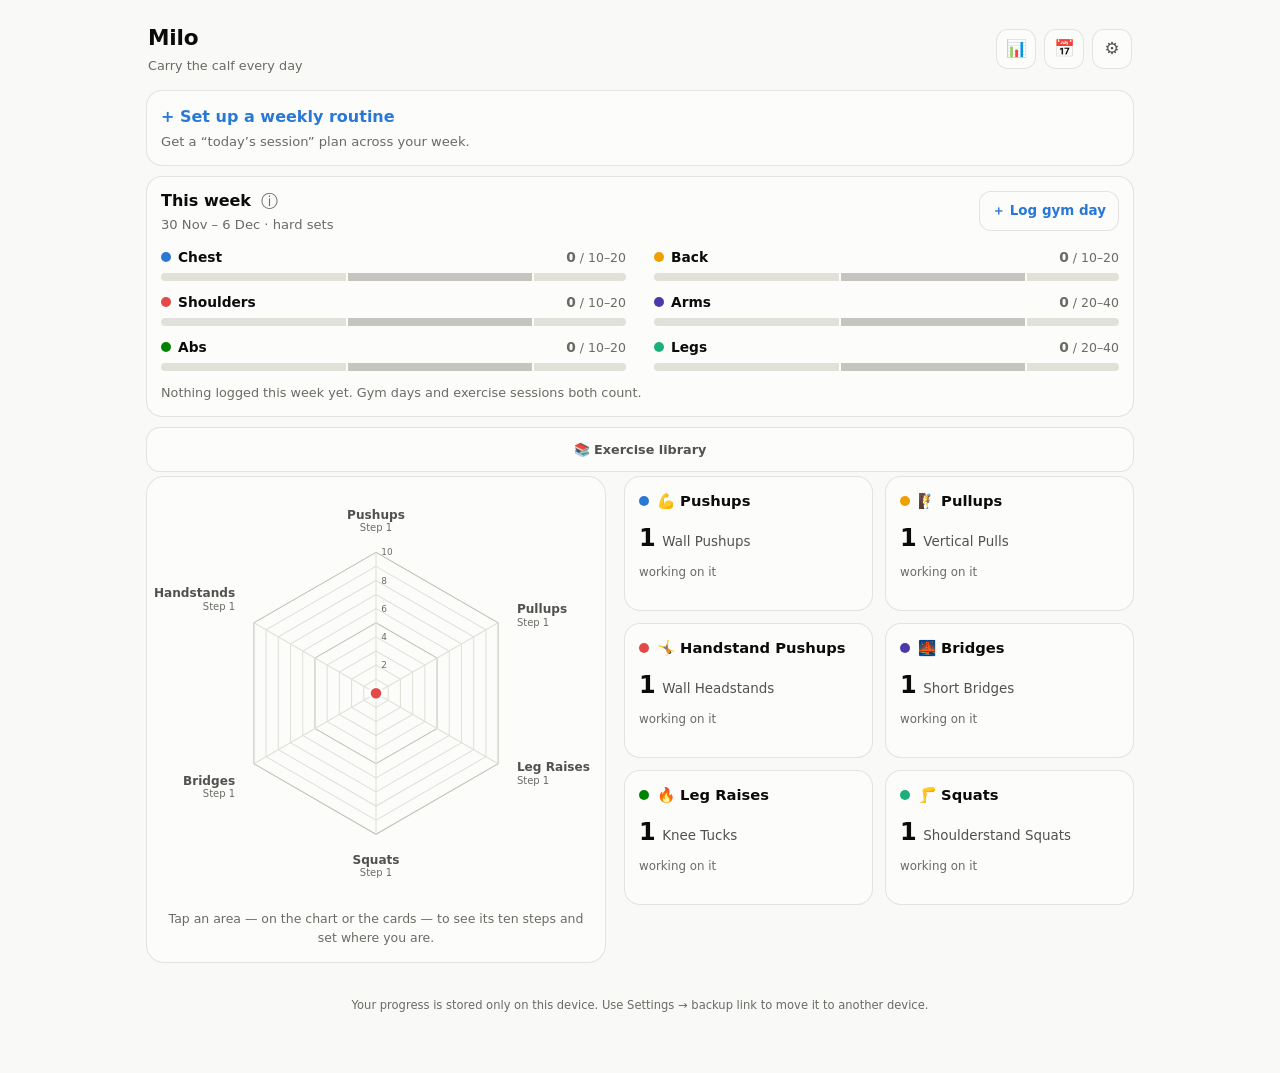
==== commit e4d27e77: "Rename the app Milo and add the first gym tracking: gym days and weekly muscle-group bars Milo, afte" ====
--- a/index.html
+++ b/index.html
@@ -1,10 +1,10 @@
 <!DOCTYPE html>
-<html lang="en" data-build="bigsix-v16">
+<html lang="en" data-build="milo-v18">
 <head>
   <meta charset="UTF-8">
   <meta name="viewport" content="width=device-width, initial-scale=1, viewport-fit=cover">
-  <title>Big Six Tracker</title>
-  <meta name="description" content="Track your progress through the six fundamental bodyweight movements, ten steps each.">
+  <title>Milo</title>
+  <meta name="description" content="Track your gym days and bodyweight skills across six muscle groups, and do a little more each week.">
   <meta name="theme-color" content="#f9f9f7" media="(prefers-color-scheme: light)">
   <meta name="theme-color" content="#0d0d0d" media="(prefers-color-scheme: dark)">
   <link rel="manifest" href="manifest.webmanifest">
@@ -13,15 +13,15 @@
   <meta name="apple-mobile-web-app-capable" content="yes">
   <meta name="mobile-web-app-capable" content="yes">
   <meta name="apple-mobile-web-app-status-bar-style" content="default">
-  <meta name="apple-mobile-web-app-title" content="Big Six">
+  <meta name="apple-mobile-web-app-title" content="Milo">
   <link rel="stylesheet" href="style.css">
 </head>
 <body>
   <div class="wrap">
     <header class="app">
       <div class="title">
-        <h1>Big Six Tracker</h1>
-        <p>Six fundamental movements, ten steps each — one step at a time</p>
+        <h1>Milo</h1>
+        <p>Carry the calf every day</p>
       </div>
       <div class="header-actions">
         <button class="iconbtn" id="statsBtn" aria-label="Progress and stats" title="Progress">&#128202;</button>
@@ -29,6 +29,8 @@
         <button class="iconbtn" id="settingsBtn" aria-label="Settings and backup" title="Settings &amp; backup">&#9881;&#65039;</button>
       </div>
     </header>
+
+    <div id="banner" class="banner" role="status" hidden></div>
 
     <section id="today" class="today" aria-label="Today's plan"></section>
 
@@ -58,6 +60,7 @@
 
   <script src="data.js"></script>
   <script src="model.js"></script>
+  <script src="training.js"></script>
   <script src="qrcode.js"></script>
   <script src="sync.js"></script>
   <script src="app.js"></script>
--- a/style.css
+++ b/style.css
@@ -1,5 +1,5 @@
 /* ============================================================
-   Big Six Tracker — styles
+   Milo — styles
    Design tokens follow the validated reference palette
    (light + dark selected separately, not auto-flipped).
    ============================================================ */
@@ -1232,3 +1232,237 @@
 .vnote { font-size: 0.78rem; color: var(--muted); line-height: 1.4; margin-top: 6px; }
 
 .settings .buildline { margin-top: 18px; font-variant-numeric: tabular-nums; }
+
+/* Conditions that stop the app saving (e.g. newer data on this device). */
+.banner {
+  display: flex;
+  align-items: center;
+  justify-content: space-between;
+  gap: 12px;
+  margin: 0 0 14px;
+  padding: 10px 12px;
+  background: var(--surface);
+  border: 1px solid var(--border);
+  border-left: 3px solid var(--danger);
+  border-radius: 12px;
+  font-size: 0.85rem;
+  color: var(--ink);
+}
+.banner[hidden] { display: none; }
+.banner .btn { flex: none; }
+
+/* ==========================================================
+   Milo: this week's muscle groups (home), the quick gym log
+   ========================================================== */
+
+/* Group colours: the six slots of the Skills radar (chest where push-ups
+   are, back where pull-ups are…), so the Body radar can reuse them. Plain
+   aliases, so dark mode follows the --c-* values by itself. */
+:root {
+  --g-chest: var(--c-pushup);
+  --g-back: var(--c-pullup);
+  --g-abs: var(--c-legraise);
+  --g-legs: var(--c-squat);
+  --g-arms: var(--c-bridge);
+  --g-shoulders: var(--c-hspu);
+}
+
+/* --- This week card --- */
+.gweek { margin-top: 10px; }
+.gw-head {
+  display: flex;
+  align-items: flex-start;
+  justify-content: space-between;
+  gap: 12px;
+  margin-bottom: 12px;
+}
+.gw-titles { min-width: 0; }
+.gw-title { margin: 0; display: flex; align-items: center; gap: 2px; line-height: 1.3; }
+.gw-sub span { white-space: nowrap; }      /* on a 320px screen, wrap at the dot only */
+.infobtn {
+  width: 32px;
+  height: 32px;
+  margin: -6px 0;
+  display: inline-grid;
+  place-items: center;
+  border-radius: 50%;
+  color: var(--muted);
+  font-size: 1.05rem;
+  font-weight: 400;
+}
+.gw-add {
+  flex: none;
+  min-height: 40px;
+  padding: 8px 12px;
+  font-size: 0.84rem;
+  color: var(--accent);
+  white-space: nowrap;
+}
+
+.gw-list { list-style: none; margin: 0; padding: 0; display: grid; gap: 11px; }
+@media (min-width: 700px) {
+  .gw-list { grid-template-columns: 1fr 1fr; column-gap: 28px; }
+}
+.gw-row { display: flex; flex-direction: column; gap: 5px; }
+.gw-line { display: flex; align-items: baseline; gap: 8px; min-width: 0; }
+.gw-name { display: flex; align-items: center; gap: 7px; font-weight: 700; font-size: 0.86rem; }
+.gw-name .swatch { align-self: center; }
+.gw-zone { font-size: 0.74rem; font-weight: 650; color: var(--muted); white-space: nowrap; }
+.gw-num {
+  margin-left: auto;
+  font-size: 0.78rem;
+  color: var(--muted);
+  font-variant-numeric: tabular-nums;
+  white-space: nowrap;
+}
+.gw-num b { font-size: 0.86rem; font-weight: 750; color: var(--ink); }
+.z-none .gw-num b { color: var(--muted); }
+.z-building .gw-zone, .z-above .gw-zone { color: var(--ink-2); }
+.z-on .gw-zone { color: var(--good); }
+
+/* Track (--grid) · target range (a tint of --ink, visible in both themes)
+   · the sets done (group colour) · two cuts marking the range's ends, the
+   same gaps the area cards' step tracks have. */
+.gw-bar {
+  position: relative;
+  display: block;
+  height: 8px;
+  border-radius: 4px;
+  background: var(--grid);
+  overflow: hidden;
+}
+.gw-band { position: absolute; top: 0; bottom: 0; background: var(--ink); opacity: 0.13; }
+.gw-bar i { position: absolute; left: 0; top: 0; bottom: 0; background: var(--area); border-radius: 4px; }
+.gw-mark { position: absolute; top: 0; bottom: 0; width: 2px; margin-left: -1px; background: var(--surface); }
+.gw-empty { margin: 12px 0 0; font-size: 0.8rem; color: var(--muted); }
+
+/* --- "How the week is counted" --- */
+.volinfo p { font-size: 0.88rem; color: var(--ink-2); margin: 6px 0; }
+.volinfo .stdtable { margin: 8px 0 4px; }
+
+/* --- Quick gym log sheet --- */
+/* The body fills the sheet and scrolls; Save stays in view below it. */
+.sheet-body.quickpane { flex: 1 1 auto; padding-bottom: 20px; }
+.sheet-foot {
+  flex: none;
+  padding: 10px 16px calc(10px + env(safe-area-inset-bottom));
+  border-top: 1px solid var(--border);
+  background: var(--page);
+}
+
+.qdate {
+  display: block;
+  width: 100%;
+  min-height: 44px;
+  margin-top: 10px;
+  font: inherit;
+  font-size: 0.95rem;
+  color: var(--ink);
+  background: var(--surface);
+  border: 1px solid var(--border);
+  border-radius: 12px;
+  padding: 10px 12px;
+  -webkit-appearance: none;
+  appearance: none;
+}
+.qdate::-webkit-date-and-time-value { text-align: left; }
+.qdate:focus { outline: 2px solid var(--accent); outline-offset: -1px; }
+
+.sheet-body .qhint { margin: -2px 0 10px; }
+.sheet-body .qsum { margin: 10px 2px 0; }
+
+.qgroups { list-style: none; margin: 0; padding: 0; display: flex; flex-direction: column; gap: 8px; }
+.qrow {
+  display: flex;
+  align-items: center;
+  gap: 8px;
+  min-height: 56px;
+  padding: 5px 6px 5px 5px;
+  background: var(--surface);
+  border: 1.5px solid var(--border);
+  border-radius: 12px;
+}
+.qrow.on {
+  border-color: var(--area);
+  background: rgba(127, 127, 127, 0.08);
+  background: color-mix(in srgb, var(--area) 9%, var(--surface));
+}
+.qtoggle {
+  flex: 1;
+  min-width: 0;
+  align-self: stretch;
+  display: flex;
+  align-items: center;
+  gap: 11px;
+  padding: 0 8px;
+  border-radius: 9px;
+  text-align: left;
+}
+.qcheck {
+  width: 24px;
+  height: 24px;
+  flex: none;
+  border-radius: 50%;
+  border: 2px solid var(--axis);
+  color: var(--surface);
+  display: grid;
+  place-items: center;
+  font-size: 0.8rem;
+  font-weight: 700;
+}
+.qrow.on .qcheck { background: var(--area); border-color: var(--area); }
+.qname { font-weight: 700; font-size: 0.92rem; overflow: hidden; text-overflow: ellipsis; white-space: nowrap; }
+
+.stepper { display: flex; align-items: center; gap: 4px; flex: none; }
+.stepper[hidden] { display: none; }
+.stepbtn {
+  width: 40px;
+  height: 40px;
+  display: grid;
+  place-items: center;
+  border-radius: 10px;
+  border: 1px solid var(--border);
+  background: var(--page);
+  color: var(--ink);
+  font-size: 1.2rem;
+  font-weight: 700;
+}
+.stepbtn:active { background: var(--grid); }
+.stepbtn[aria-disabled="true"] { color: var(--muted); opacity: 0.45; cursor: default; }
+.stepval {
+  width: 46px;
+  font: inherit;
+  font-size: 1.05rem;
+  font-weight: 750;
+  text-align: center;
+  font-variant-numeric: tabular-nums;
+  color: var(--ink);
+  background: var(--page);
+  border: 1px solid var(--border);
+  border-radius: 9px;
+  padding: 7px 2px;
+  -moz-appearance: textfield;
+  appearance: textfield;
+}
+.stepval::-webkit-outer-spin-button,
+.stepval::-webkit-inner-spin-button { -webkit-appearance: none; margin: 0; }
+.stepval:focus { outline: 2px solid var(--area); outline-offset: -1px; border-color: transparent; }
+
+.qdel { margin-top: 26px; }
+
+/* Save stays visible but reads as unavailable until a group is picked.
+   Scoped: a global .btn:disabled would also dim Settings' "Sync now"
+   while a sync runs, a visible change this release doesn't intend. */
+.sheet-foot .btn:disabled { opacity: 0.45; cursor: default; filter: none; }
+
+@media (hover: hover) {
+  .infobtn:hover { color: var(--ink); }
+  .qtoggle:hover .qcheck { border-color: var(--area); }
+  .stepbtn:not([aria-disabled="true"]):hover { border-color: var(--axis); }
+  .sheet-foot .btn:disabled:hover { filter: none; }
+}
+
+/* iOS zooms into inputs under 16px — keep these at 16px on touch screens. */
+@media (hover: none) {
+  .stepval, .qdate { font-size: 16px; }
+}
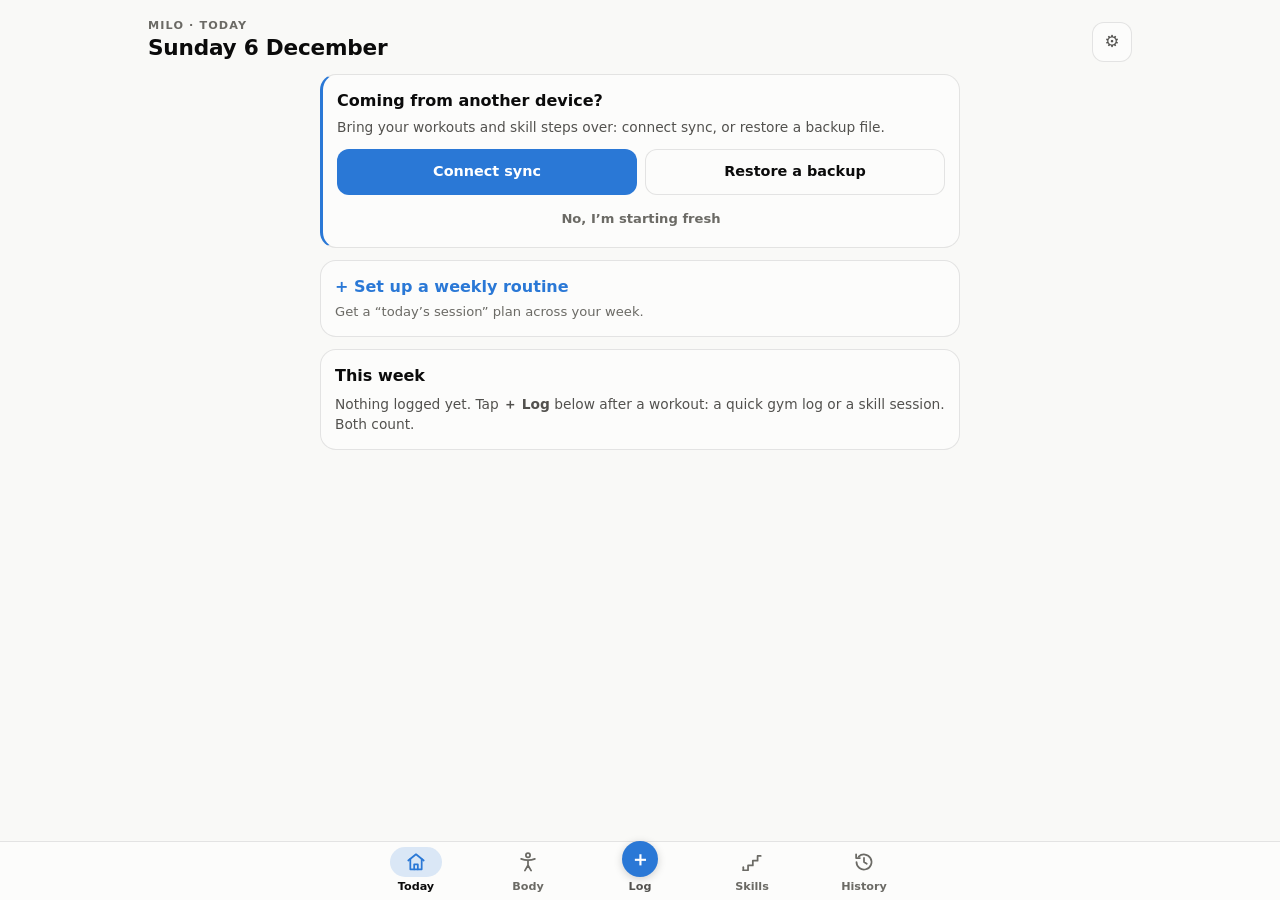
==== commit 93849f61: "Give Milo four tabs: Today, Body, Skills and History, with ＋ Log in the middle The single home page " ====
--- a/index.html
+++ b/index.html
@@ -1,5 +1,5 @@
 <!DOCTYPE html>
-<html lang="en" data-build="milo-v18">
+<html lang="en" data-build="milo-v19">
 <head>
   <meta charset="UTF-8">
   <meta name="viewport" content="width=device-width, initial-scale=1, viewport-fit=cover">
@@ -17,42 +17,72 @@
   <link rel="stylesheet" href="style.css">
 </head>
 <body>
-  <div class="wrap">
-    <header class="app">
+  <div class="wrap shell">
+    <header class="app shellhead">
       <div class="title">
-        <h1>Milo</h1>
-        <p>Carry the calf every day</p>
+        <p class="brand">Milo<span class="brand-tab" id="brandTab"></span></p>
+        <h1 id="tabTitle" tabindex="-1">Milo</h1>
       </div>
       <div class="header-actions">
-        <button class="iconbtn" id="statsBtn" aria-label="Progress and stats" title="Progress">&#128202;</button>
-        <button class="iconbtn" id="historyBtn" aria-label="Training history" title="Training history">&#128197;</button>
-        <button class="iconbtn" id="settingsBtn" aria-label="Settings and backup" title="Settings &amp; backup">&#9881;&#65039;</button>
+        <button class="iconbtn gear" id="settingsBtn" aria-label="Settings" title="Settings">&#9881;&#65039;<span class="syncdot none" id="syncDot" aria-hidden="true"></span></button>
       </div>
     </header>
 
     <div id="banner" class="banner" role="status" hidden></div>
 
-    <section id="today" class="today" aria-label="Today's plan"></section>
+    <section class="tabpane" id="pane-today" aria-labelledby="tabTitle">
+      <div class="stack" id="today"></div>
+    </section>
 
-    <main class="layout">
-      <section class="radar-panel" aria-label="Progress radar">
-        <svg id="radar" viewBox="0 0 420 400" role="group" aria-label="Radar chart of your current step in each of the six movement areas"></svg>
-        <div class="radar-ctrl"><button id="ghostToggle" class="ghostbtn" type="button" aria-pressed="false" hidden>Show where I started</button></div>
-        <p class="radar-hint" id="radarHint">Tap an area — on the chart or the cards — to see its ten steps and set where you are.</p>
-      </section>
+    <section class="tabpane" id="pane-body" aria-labelledby="tabTitle" hidden>
+      <div class="stack">
+        <div id="bodyTop" class="stack"></div>
+        <div id="bodyBalance">
+          <h3 class="sect">Balance</h3>
+          <section class="radar-panel body-radar" aria-label="Balance of the six muscle groups">
+            <svg id="bodyRadar" viewBox="0 0 400 352" role="group" aria-label="Balance of the six muscle groups this week"></svg>
+            <p class="legend" id="bodyLegend"></p>
+            <p class="radar-hint">Each spoke is scaled to that group&#8217;s own target, so arms at 20 sits where chest at 10 does. The shaded band is the target; the outer edge is its top. Tap a spoke to open the group.</p>
+          </section>
+        </div>
+      </div>
+    </section>
 
-      <section aria-label="Movement areas">
-        <div class="cards" id="cards"></div>
-      </section>
-    </main>
+    <section class="tabpane wide" id="pane-skills" aria-labelledby="tabTitle" hidden>
+      <div class="stack">
+        <p class="intro">Six bodyweight ladders, ten steps each: your step in each one, and what&#8217;s next.</p>
+        <div id="skillNudge"></div>
+        <div class="layout skills-layout">
+          <section class="radar-panel" aria-label="Skills radar">
+            <svg id="radar" viewBox="0 0 420 400" role="group" aria-label="Radar chart of your current step in each of the six skills"></svg>
+            <div class="radar-ctrl"><button id="ghostToggle" class="ghostbtn" type="button" aria-pressed="false" hidden>Show where I started</button></div>
+            <p class="radar-hint" id="radarHint">Tap an area &#8212; on the chart or the cards &#8212; to see its ten steps and set where you are.</p>
+          </section>
+          <section aria-label="Skills">
+            <div class="cards skcards" id="cards"></div>
+          </section>
+        </div>
+        <div class="today-links"><button class="tdlink" id="libraryBtn" type="button">&#128218; Exercise library</button></div>
+      </div>
+    </section>
 
-    <footer class="app">
-      <p id="footNote">Your progress is stored only on this device. Use Settings &#8594; backup link to move it to another device.</p>
-    </footer>
+    <section class="tabpane" id="pane-history" aria-labelledby="tabTitle" hidden>
+      <div class="stack" id="historyPane"></div>
+    </section>
   </div>
 
+  <nav class="tabbar" aria-label="Sections">
+    <div class="tabbar-inner">
+      <button class="tab" id="tab-today" data-tab="today" type="button"><span class="ti"><svg viewBox="0 0 24 24" aria-hidden="true"><path d="M3.6 10.4 12 3.6l8.4 6.8"/><path d="M5.8 8.8V20h12.4V8.8"/><path d="M10 20v-5.4h4V20"/></svg></span><span class="tl">Today</span></button>
+      <button class="tab" id="tab-body" data-tab="body" type="button"><span class="ti"><svg viewBox="0 0 24 24" aria-hidden="true"><circle cx="12" cy="4.6" r="2.3"/><path d="M4.5 8.6c2.6 1 5 1.4 7.5 1.4s4.9-.4 7.5-1.4M12 10v5.6M12 15.6l-3.4 5.8M12 15.6l3.4 5.8"/></svg></span><span class="tl">Body</span></button>
+      <button class="tab logtab" id="logTab" type="button" aria-label="Log a workout"><span class="ti fab" aria-hidden="true">&#65291;</span><span class="tl" aria-hidden="true">Log</span></button>
+      <button class="tab" id="tab-skills" data-tab="skills" type="button"><span class="ti"><svg viewBox="0 0 24 24" aria-hidden="true"><path d="M2.5 21h5.2v-5.2h5.2v-5.2h5.2V5.4h3.4"/><path d="M2.5 21v-3.4"/></svg></span><span class="tl">Skills</span></button>
+      <button class="tab" id="tab-history" data-tab="history" type="button"><span class="ti"><svg viewBox="0 0 24 24" aria-hidden="true"><path d="M3.8 12a8.2 8.2 0 1 0 2.4-5.8"/><path d="M3.4 3.6v4.1h4.1"/><path d="M12 7.6V12l3 1.9"/></svg></span><span class="tl">History</span></button>
+    </div>
+  </nav>
+
   <div id="scrim"></div>
-  <div id="sheet" role="dialog" aria-modal="true" hidden></div>
+  <div id="sheet" role="dialog" aria-modal="true" aria-labelledby="sheetTitle" hidden></div>
   <div id="tooltip" role="presentation"></div>
   <button id="restpill" type="button" hidden aria-label="Rest timer — tap to cancel"><span id="restpill-time"></span><span class="restx">&#10005;</span></button>
   <span id="sr-live" class="visually-hidden" aria-live="polite"></span>
@@ -61,6 +91,7 @@
   <script src="data.js"></script>
   <script src="model.js"></script>
   <script src="training.js"></script>
+  <script src="radar.js"></script>
   <script src="qrcode.js"></script>
   <script src="sync.js"></script>
   <script src="app.js"></script>
--- a/style.css
+++ b/style.css
@@ -138,18 +138,6 @@
   #radar .axis-label:hover text { fill: var(--ink); }
 }
 
-main.layout {
-  display: grid;
-  gap: 18px;
-}
-
-@media (min-width: 880px) {
-  main.layout {
-    grid-template-columns: minmax(360px, 460px) 1fr;
-    align-items: start;
-  }
-  .radar-panel { position: sticky; top: 16px; }
-}
 
 /* ---------- Radar ---------- */
 
@@ -615,13 +603,6 @@
 }
 #toast.show { opacity: 1; transform: translateX(-50%) translateY(0); }
 
-footer.app {
-  margin-top: 34px;
-  text-align: center;
-  color: var(--muted);
-  font-size: 0.72rem;
-}
-footer.app a { color: var(--muted); }
 
 @media (prefers-reduced-motion: reduce) {
   #sheet, #scrim, #toast, .card, .track span i { transition: none !important; }
@@ -757,14 +738,6 @@
 .hitem .hinfo { flex: 1; min-width: 0; display: flex; flex-direction: column; gap: 2px; }
 .hitem .hname { font-weight: 700; font-size: 0.9rem; }
 .hitem .hsets { font-size: 0.78rem; color: var(--muted); overflow: hidden; text-overflow: ellipsis; }
-.hitem .hdel {
-  width: 34px; height: 34px;
-  border-radius: 8px;
-  color: var(--muted);
-  font-size: 0.95rem;
-  flex: none;
-}
-.hitem .hdel:active { background: var(--grid); color: var(--danger); }
 
 /* --- Floating rest-timer pill --- */
 #restpill {
@@ -813,8 +786,6 @@
    ============================================================ */
 
 /* --- Today card + nudge --- */
-.today { display: block; margin: 0 0 4px; }
-.today:empty { display: none; }
 .today-card {
   display: block;
   width: 100%;
@@ -826,7 +797,6 @@
 }
 .today-head { display: flex; align-items: baseline; justify-content: space-between; margin-bottom: 10px; }
 .today-title { font-weight: 750; font-size: 1rem; }
-.today-count { font-size: 0.76rem; color: var(--muted); font-weight: 650; }
 .today-sub { display: block; font-size: 0.82rem; color: var(--muted); margin-top: 3px; }
 button.today-card.setup { cursor: pointer; }
 button.today-card.setup .today-title { color: var(--accent); }
@@ -868,9 +838,6 @@
   font-size: 0.85rem;
   color: var(--ink-2);
 }
-
-/* (#today is a sibling of main.layout, not one of its grid items, so it is
-   already full-width — no grid-column rule needed.) */
 
 /* --- Ghost radar --- */
 #radar .ghost {
@@ -911,56 +878,6 @@
 .spark polyline { fill: none; stroke: var(--area, var(--accent)); stroke-width: 2; stroke-linejoin: round; stroke-linecap: round; }
 .spark circle { fill: var(--area, var(--accent)); }
 .spark .spark-lbl { fill: var(--muted); font-size: 9px; font-weight: 650; }
-
-/* --- Stats pane --- */
-.statcards { display: grid; grid-template-columns: repeat(2, 1fr); gap: 10px; }
-.statcard {
-  background: var(--surface);
-  border: 1px solid var(--border);
-  border-radius: 14px;
-  padding: 14px;
-  display: flex;
-  flex-direction: column;
-  gap: 2px;
-}
-.statcard .statval { font-size: 1.7rem; font-weight: 780; letter-spacing: -0.02em; }
-.statcard .statlab { font-size: 0.76rem; color: var(--muted); }
-
-.heatmap-scroll { overflow-x: auto; -webkit-overflow-scrolling: touch; padding-bottom: 4px; }
-.heatmap { display: block; max-width: 100%; height: auto; }
-.hm-legend { display: flex; align-items: center; gap: 4px; justify-content: flex-end; font-size: 0.72rem; color: var(--muted); margin: 8px 2px 0; }
-/* Opacity steps instead of color-mix(): same look, but works on every engine
-   (color-mix silently drops the whole declaration where unsupported). */
-.hm-l { width: 11px; height: 11px; border-radius: 2px; display: inline-block; }
-.hm-l0 { background: var(--grid); }
-.hm-l1 { background: var(--good); opacity: 0.28; }
-.hm-l2 { background: var(--good); opacity: 0.5; }
-.hm-l3 { background: var(--good); opacity: 0.72; }
-.hm-l4 { background: var(--good); }
-
-/* Trained days are tappable (opens that day's sessions). */
-.hm-cell { cursor: pointer; }
-.hm-cell:focus-visible { outline: 2px solid var(--accent); outline-offset: 1px; }
-/* Don't leave a focus ring behind after a tap — only keyboard focus shows it. */
-.hm-cell:focus:not(:focus-visible) { outline: none; }
-@media (hover: hover) {
-  .hm-cell:hover { stroke: var(--ink); stroke-opacity: 0.4; stroke-width: 1.5; }
-}
-
-.mlist { display: flex; flex-direction: column; gap: 8px; }
-.mrow {
-  display: flex;
-  align-items: center;
-  gap: 11px;
-  background: var(--surface);
-  border: 1px solid var(--border);
-  border-radius: 12px;
-  padding: 10px 12px;
-}
-.mrow .mswatch { width: 9px; height: 9px; border-radius: 50%; background: var(--area); flex: none; }
-.mrow .minfo { flex: 1; min-width: 0; display: flex; flex-direction: column; gap: 1px; }
-.mrow .mtxt { font-weight: 650; font-size: 0.88rem; }
-.mrow .mdate { font-size: 0.74rem; color: var(--muted); }
 
 /* --- Routine preview (settings) --- */
 .routine-preview {
@@ -1267,18 +1184,7 @@
   --g-shoulders: var(--c-hspu);
 }
 
-/* --- This week card --- */
-.gweek { margin-top: 10px; }
-.gw-head {
-  display: flex;
-  align-items: flex-start;
-  justify-content: space-between;
-  gap: 12px;
-  margin-bottom: 12px;
-}
-.gw-titles { min-width: 0; }
-.gw-title { margin: 0; display: flex; align-items: center; gap: 2px; line-height: 1.3; }
-.gw-sub span { white-space: nowrap; }      /* on a 320px screen, wrap at the dot only */
+/* --- The ⓘ buttons --- */
 .infobtn {
   width: 32px;
   height: 32px;
@@ -1290,51 +1196,6 @@
   font-size: 1.05rem;
   font-weight: 400;
 }
-.gw-add {
-  flex: none;
-  min-height: 40px;
-  padding: 8px 12px;
-  font-size: 0.84rem;
-  color: var(--accent);
-  white-space: nowrap;
-}
-
-.gw-list { list-style: none; margin: 0; padding: 0; display: grid; gap: 11px; }
-@media (min-width: 700px) {
-  .gw-list { grid-template-columns: 1fr 1fr; column-gap: 28px; }
-}
-.gw-row { display: flex; flex-direction: column; gap: 5px; }
-.gw-line { display: flex; align-items: baseline; gap: 8px; min-width: 0; }
-.gw-name { display: flex; align-items: center; gap: 7px; font-weight: 700; font-size: 0.86rem; }
-.gw-name .swatch { align-self: center; }
-.gw-zone { font-size: 0.74rem; font-weight: 650; color: var(--muted); white-space: nowrap; }
-.gw-num {
-  margin-left: auto;
-  font-size: 0.78rem;
-  color: var(--muted);
-  font-variant-numeric: tabular-nums;
-  white-space: nowrap;
-}
-.gw-num b { font-size: 0.86rem; font-weight: 750; color: var(--ink); }
-.z-none .gw-num b { color: var(--muted); }
-.z-building .gw-zone, .z-above .gw-zone { color: var(--ink-2); }
-.z-on .gw-zone { color: var(--good); }
-
-/* Track (--grid) · target range (a tint of --ink, visible in both themes)
-   · the sets done (group colour) · two cuts marking the range's ends, the
-   same gaps the area cards' step tracks have. */
-.gw-bar {
-  position: relative;
-  display: block;
-  height: 8px;
-  border-radius: 4px;
-  background: var(--grid);
-  overflow: hidden;
-}
-.gw-band { position: absolute; top: 0; bottom: 0; background: var(--ink); opacity: 0.13; }
-.gw-bar i { position: absolute; left: 0; top: 0; bottom: 0; background: var(--area); border-radius: 4px; }
-.gw-mark { position: absolute; top: 0; bottom: 0; width: 2px; margin-left: -1px; background: var(--surface); }
-.gw-empty { margin: 12px 0 0; font-size: 0.8rem; color: var(--muted); }
 
 /* --- "How the week is counted" --- */
 .volinfo p { font-size: 0.88rem; color: var(--ink-2); margin: 6px 0; }
@@ -1466,3 +1327,569 @@
 @media (hover: none) {
   .stepval, .qdate { font-size: 16px; }
 }
+
+/* ==========================================================
+   Milo: the four tabs (Today · Body · Skills · History)
+   ========================================================== */
+
+/* --bottom-chrome: the height of whatever is fixed along the bottom of the
+   screen right now — the tab bar, or an open sheet's footer (app.js
+   measures the footer and sets it on <body>). The toast and the rest pill
+   sit above it, so nothing covers them. */
+:root {
+  --tabbar-h: 58px;
+  --bottom-chrome: calc(var(--tabbar-h) + env(safe-area-inset-bottom));
+}
+body.sheet-open { --bottom-chrome: env(safe-area-inset-bottom); }
+
+.wrap.shell { padding-bottom: calc(var(--tabbar-h) + env(safe-area-inset-bottom) + 28px); }
+body.pill-on .wrap.shell { padding-bottom: calc(var(--tabbar-h) + env(safe-area-inset-bottom) + 96px); }
+.tabpane { max-width: 640px; margin: 0 auto; }
+.tabpane.wide { max-width: none; }
+.tabpane[hidden] { display: none; }
+.tabpane .stack > * + * { margin-top: 12px; }
+.tabpane .stack > :first-child { margin-top: 0; }
+.tabpane .stack > :empty { display: none; }
+
+/* Centred without the old left: 50% (which capped its width at half the
+   screen and wrapped the Undo toast onto three lines on a phone). */
+#toast {
+  bottom: calc(var(--bottom-chrome) + 12px);
+  left: 16px;
+  right: 16px;
+  margin: 0 auto;
+  width: fit-content;
+  max-width: 88vw;
+  transform: translateY(16px);
+}
+#toast.show { transform: none; }
+#toast.act { pointer-events: auto; display: flex; align-items: center; gap: 12px; padding: 4px 6px 4px 16px; }
+.toast-act { min-height: 40px; padding: 0 12px; border-radius: 999px; color: var(--page); font-weight: 800; text-decoration: underline; text-underline-offset: 3px; }
+#restpill { bottom: calc(var(--bottom-chrome) + 62px); }
+
+.today-card[hidden] { display: none; }
+.ico { margin-right: 0.45em; }
+
+/* ---------- Header: "Milo" small; the tab (or today's date) as the title ---------- */
+header.app.shellhead { padding: 2px 2px 12px; align-items: flex-end; }
+.title .brand {
+  margin: 0;
+  font-size: 0.7rem;
+  font-weight: 750;
+  letter-spacing: 0.1em;
+  text-transform: uppercase;
+  color: var(--muted);
+}
+.title h1 { line-height: 1.25; }
+.d-short { display: none; }
+@media (max-width: 359px) {
+  .d-long { display: none; }
+  .d-short { display: inline; }
+}
+.gear { position: relative; }
+
+/* The sync mark on the gear: a small green dot when synced, a hollow grey
+   ring when offline, a red badge with "!" when sync needs you, nothing
+   when sync is off. Shape as well as colour. */
+.syncdot {
+  position: absolute;
+  top: 5px;
+  right: 5px;
+  width: 8px;
+  height: 8px;
+  border-radius: 50%;
+  box-shadow: 0 0 0 2px var(--surface);
+}
+.syncdot.ok { background: var(--good); }
+.syncdot.busy { background: var(--muted); }
+.syncdot.offline { width: 10px; height: 10px; top: 4px; right: 4px; background: var(--surface); border: 2px solid var(--muted); }
+.syncdot.failed {
+  width: 17px;
+  height: 17px;
+  top: -6px;
+  right: -6px;
+  background: var(--danger);
+  color: var(--surface);
+  font: 800 12px/17px system-ui, -apple-system, sans-serif;
+  text-align: center;
+}
+.syncdot.failed::after { content: "!"; }
+.syncdot.none { display: none; }
+.syncdot.inline { position: static; flex: none; box-shadow: none; display: inline-block; }
+
+/* ---------- Tab bar: Today · Body · ＋ Log · Skills · History ---------- */
+.tabbar {
+  position: fixed;
+  z-index: 30;
+  left: 0;
+  right: 0;
+  bottom: 0;
+  display: flex;
+  justify-content: center;
+  padding: 0 env(safe-area-inset-right) env(safe-area-inset-bottom) env(safe-area-inset-left);
+  background: var(--surface);
+  border-top: 1px solid var(--border);
+}
+.tabbar-inner { display: grid; grid-template-columns: repeat(5, minmax(0, 1fr)); width: 100%; max-width: 560px; height: var(--tabbar-h); }
+.tab {
+  min-width: 0;
+  display: flex;
+  flex-direction: column;
+  align-items: center;
+  justify-content: center;
+  gap: 2px;
+  color: var(--muted);
+  font-size: 0.7rem;
+  font-weight: 650;
+}
+.tab .ti {
+  width: 52px;
+  height: 30px;
+  border-radius: 999px;
+  display: grid;
+  place-items: center;
+  transition: background-color 150ms;
+}
+.tab svg {
+  width: 22px;
+  height: 22px;
+  fill: none;
+  stroke: currentColor;
+  stroke-width: 1.9;
+  stroke-linecap: round;
+  stroke-linejoin: round;
+}
+.tab[aria-current="page"] { color: var(--ink); font-weight: 750; }
+.tab[aria-current="page"] .ti {
+  color: var(--accent);
+  background: rgba(42, 120, 214, 0.14);
+  background: color-mix(in srgb, var(--accent) 16%, transparent);
+}
+/* The one action in the bar: a filled circle, so it never reads as a selected tab. */
+.logtab { color: var(--ink-2); }
+.logtab .fab {
+  width: 36px;
+  height: 36px;
+  border-radius: 50%;
+  background: var(--accent);
+  color: var(--btn-ink);
+  font-size: 1.25rem;
+  font-weight: 700;
+  line-height: 1;
+  box-shadow: 0 2px 8px rgba(0, 0, 0, 0.18);
+  margin-top: -6px;
+}
+.tab:focus-visible { outline: 2px solid var(--accent); outline-offset: -4px; border-radius: 12px; }
+.tab:focus:not(:focus-visible) { outline: none; }
+
+/* ---------- The target bar ----------
+   Grey track; the target as a band tinted with the group's colour and two
+   dark ticks at its ends; the sets in the group's colour; a small ▴ under
+   the bar where an even pace would be by today. */
+.tb { position: relative; display: block; height: 8px; margin: 4px 0 8px; }
+.tb-track { position: absolute; inset: 0; border-radius: 4px; background: var(--grid); }
+.tb-band {
+  position: absolute;
+  top: 0;
+  bottom: 0;
+  background: rgba(127, 127, 127, 0.22);
+  background: color-mix(in srgb, var(--area) 30%, var(--grid));
+}
+.tb-fill { position: absolute; left: 0; top: 0; bottom: 0; border-radius: 4px; background: var(--area); }
+.tb-tick { position: absolute; top: -3px; bottom: -3px; width: 2px; margin-left: -1px; border-radius: 1px; background: var(--ink-2); }
+.tb-pace {
+  position: absolute;
+  top: calc(100% + 2px);
+  width: 0;
+  height: 0;
+  margin-left: -4px;
+  border-left: 4px solid transparent;
+  border-right: 4px solid transparent;
+  border-bottom: 5px solid var(--ink);
+}
+.tb-legend { display: flex; flex-wrap: wrap; gap: 4px 14px; margin: 8px 2px 0; font-size: 0.72rem; color: var(--muted); }
+.tb-legend span { display: inline-flex; align-items: center; gap: 6px; }
+.lg-tband { width: 16px; height: 8px; border-radius: 2px; background: rgba(127, 127, 127, 0.3); border-left: 2px solid var(--ink-2); border-right: 2px solid var(--ink-2); }
+.lg-pace { width: 0; height: 0; border-left: 4px solid transparent; border-right: 4px solid transparent; border-bottom: 5px solid var(--ink); }
+
+/* ---------- Day dots in six fixed slots (3 × 2): a dot's place says which group ---------- */
+.slots {
+  display: grid;
+  grid-template-columns: repeat(3, 7px);
+  grid-auto-rows: 7px;
+  gap: 2px;
+  margin-top: 3px;
+}
+.slots i { width: 7px; height: 7px; border-radius: 50%; border: 1px solid var(--grid); }
+.slots i.on {
+  background: var(--area);
+  border-color: rgba(0, 0, 0, 0.3);
+  border-color: color-mix(in srgb, var(--ink) 35%, var(--area));
+}
+.slot-key { display: flex; align-items: center; gap: 8px; margin: 6px 2px 0; font-size: 0.72rem; color: var(--ink-2); line-height: 1.35; }
+.slot-key .slots { margin: 0; flex: none; }
+.sk-rows { display: flex; flex-direction: column; }
+
+/* ---------- Today ---------- */
+.gnudge {
+  display: flex;
+  align-items: flex-start;
+  gap: 9px;
+  width: 100%;
+  margin: 0;
+  text-align: left;
+  border-left-color: var(--area);
+  font-size: 0.88rem;
+  line-height: 1.45;
+}
+.gnudge .swatch { margin-top: 5px; }
+.gnudge b { color: var(--ink); }
+.gnudge .nd-text { flex: 1; min-width: 0; }
+button.gnudge { min-height: 44px; align-items: center; }
+button.gnudge .chev { color: var(--muted); font-size: 1rem; }
+
+.session .today-head { align-items: center; margin-bottom: 0; }
+.session .today-title { margin: 0; }
+.ses-sub { margin: 0 0 10px; }
+.linkbtn {
+  display: block;
+  min-height: 40px;
+  margin: 4px auto -6px;
+  padding: 0 12px;
+  font-size: 0.82rem;
+  font-weight: 650;
+  color: var(--muted);
+}
+.skip { text-decoration: underline; text-underline-offset: 3px; text-decoration-color: var(--axis); }
+
+.wnline { display: flex; align-items: center; gap: 2px; padding: 2px 4px 2px 12px; border-left: 3px solid var(--accent); }
+.wn-open { flex: 1; min-width: 0; min-height: 44px; display: flex; align-items: center; gap: 4px; text-align: left; font-size: 0.88rem; color: var(--ink-2); }
+.wn-open b { color: var(--ink); }
+.wn-open .wn-text { flex: 1; min-width: 0; }
+.wn-open .chev { color: var(--muted); font-size: 1rem; }
+.nc-x { width: 40px; height: 40px; flex: none; color: var(--muted); font-size: 1rem; border-radius: 10px; }
+.nc-list { margin: 6px 0 4px; padding-left: 18px; display: grid; gap: 5px; font-size: 0.88rem; color: var(--ink-2); line-height: 1.45; }
+.nc-list b { color: var(--ink); }
+
+.wk-head { display: flex; align-items: flex-start; justify-content: space-between; gap: 12px; margin-bottom: 8px; }
+.wk-head .today-title { margin: 0; line-height: 1.3; }
+.ws-link {
+  flex: none;
+  min-height: 40px;
+  margin: -8px -6px -8px 0;
+  padding: 0 8px;
+  font-size: 0.84rem;
+  font-weight: 700;
+  color: var(--accent);
+}
+.ws-days {
+  list-style: none;
+  margin: 0 -4px;
+  padding: 0;
+  display: grid;
+  grid-template-columns: repeat(7, minmax(0, 1fr));
+}
+.ws-day {
+  width: 100%;
+  min-height: 64px;
+  display: flex;
+  flex-direction: column;
+  align-items: center;
+  gap: 1px;
+  padding: 5px 0 6px;
+  border-radius: 12px;
+  border: 1.5px solid transparent;
+}
+button.ws-day:active { background: var(--grid); }
+.ws-wd { font-size: 0.66rem; font-weight: 700; color: var(--muted); letter-spacing: 0.04em; }
+.ws-n { font-size: 0.95rem; font-weight: 750; font-variant-numeric: tabular-nums; line-height: 1.3; }
+.ws-day.today { border-color: var(--accent); }
+.ws-day.today .ws-wd { color: var(--accent); }
+.ws-day.future .ws-n { color: var(--muted); font-weight: 550; }
+.ws-day.future .slots { visibility: hidden; }
+
+.wk-sub { margin: 14px 2px 8px; padding-top: 12px; border-top: 1px solid var(--border); font-size: 0.8rem; font-weight: 700; color: var(--ink-2); }
+.tr-list { list-style: none; margin: 0; padding: 0; display: grid; gap: 4px; }
+.tr { display: grid; grid-template-columns: 5.8rem minmax(0, 1fr) max-content; align-items: center; column-gap: 10px; min-height: 26px; }
+.tr .tb { margin: 0; }
+.tr-name { display: flex; align-items: center; gap: 6px; font-weight: 700; font-size: 0.84rem; white-space: nowrap; }
+.tr-num { justify-self: end; font-size: 0.74rem; color: var(--muted); font-variant-numeric: tabular-nums; white-space: nowrap; }
+.tr-num b { color: var(--ink); font-size: 0.86rem; font-weight: 750; }
+.tr.st-target .tr-num, .tr.st-target .tr-num b { color: var(--good); }
+.tr-num.none { color: var(--danger); font-weight: 700; font-size: 0.76rem; }
+.wk > .today-title { margin: 0; }
+.wk-empty { margin: 6px 0 0; font-size: 0.86rem; color: var(--ink-2); line-height: 1.5; }
+
+/* An untouched device */
+.comecard { border-left: 3px solid var(--accent); }
+.comecard .today-title { margin: 0; }
+.cc-text { margin: 4px 0 12px; font-size: 0.86rem; color: var(--ink-2); }
+.cc-btns { display: flex; flex-wrap: wrap; gap: 8px; }
+.cc-btns .btn { flex: 1 1 130px; min-height: 44px; }
+
+/* ---------- Body ---------- */
+.bd-head .today-title { margin: 0; display: flex; align-items: center; gap: 2px; }
+.verdict {
+  margin: 0;
+  padding: 10px 12px;
+  background: var(--surface);
+  border: 1px solid var(--border);
+  border-radius: 12px;
+  font-size: 0.88rem;
+  color: var(--ink-2);
+  line-height: 1.5;
+}
+.verdict b { color: var(--ink); }
+.grows { display: flex; flex-direction: column; gap: 8px; }
+.card.grow { gap: 3px; padding: 11px 12px 12px 14px; text-align: left; }
+.gr-top { display: flex; align-items: baseline; gap: 8px; }
+.gr-name { display: flex; align-items: center; gap: 7px; font-weight: 750; font-size: 0.95rem; flex: 1; min-width: 0; }
+.gr-name .swatch { align-self: center; }
+.gr-num { font-size: 0.8rem; color: var(--muted); font-variant-numeric: tabular-nums; white-space: nowrap; }
+.gr-num b { font-size: 1.25rem; font-weight: 780; color: var(--ink); letter-spacing: -0.01em; }
+.grow .chev { color: var(--muted); font-size: 1.1rem; margin-left: 2px; }
+.grow .tb { margin: 5px 0 9px; }
+.gr-status { display: flex; flex-wrap: wrap; justify-content: space-between; gap: 2px 10px; font-size: 0.78rem; }
+.gr-zone { font-weight: 700; color: var(--ink-2); }
+.st-target .gr-zone { color: var(--good); }
+.z-none .gr-zone { color: var(--danger); }
+.gr-delta { color: var(--muted); }
+.gr-meta { font-size: 0.76rem; color: var(--muted); line-height: 1.4; }
+.nw { white-space: nowrap; }
+
+.tabpane .sect {
+  margin: 0;
+  font-size: 0.72rem;
+  font-weight: 750;
+  letter-spacing: 0.08em;
+  text-transform: uppercase;
+  color: var(--muted);
+}
+.stack .sect { padding: 0 2px; }
+#bodyBalance { margin-top: 22px; }
+#bodyBalance .sect { margin-bottom: 12px; }
+
+.body-radar { padding: 6px 8px 12px; }
+#bodyRadar { display: block; width: 100%; max-width: 420px; height: auto; margin: 0 auto; }
+#bodyRadar .band { fill: var(--ink); fill-opacity: 0.12; fill-rule: evenodd; }
+#bodyRadar .band-edge { fill: none; stroke: var(--ink-2); stroke-width: 1.25; }
+#bodyRadar .ring { fill: none; stroke: var(--grid); stroke-width: 1; }
+#bodyRadar .spoke { stroke: var(--grid); stroke-width: 1; }
+#bodyRadar .shape {
+  fill: var(--ink);
+  fill-opacity: 0.08;
+  stroke: var(--ink);
+  stroke-opacity: 0.6;
+  stroke-width: 2;
+  stroke-linejoin: round;
+}
+#bodyRadar .ghost {
+  fill: none;
+  stroke: var(--ink-2);
+  stroke-opacity: 0.75;
+  stroke-width: 1.5;
+  stroke-dasharray: 4 3;
+  stroke-linejoin: round;
+}
+#bodyRadar .dot { stroke: var(--surface); stroke-width: 2; }
+#bodyRadar .axis-label text { fill: var(--ink); font-size: 15px; font-weight: 700; }
+#bodyRadar .axis-label .stepnum { fill: var(--ink-2); font-size: 14.5px; font-weight: 500; }
+#bodyRadar .band, #bodyRadar .band-edge, #bodyRadar .ring, #bodyRadar .spoke, #bodyRadar .shape,
+#bodyRadar .ghost, #bodyRadar .dot { pointer-events: none; }
+#bodyRadar .wedge { fill: transparent; cursor: pointer; outline: none; }
+#bodyRadar .wedge:focus-visible { fill: var(--ink); fill-opacity: 0.06; stroke: var(--accent); stroke-width: 2; }
+@media (hover: hover) { #bodyRadar .wedge:hover { fill: var(--ink); fill-opacity: 0.04; } }
+
+.legend {
+  display: flex;
+  flex-wrap: wrap;
+  justify-content: center;
+  gap: 4px 16px;
+  margin: 2px 0 0;
+  font-size: 0.76rem;
+  color: var(--ink-2);
+}
+.legend span { display: inline-flex; align-items: center; gap: 6px; }
+.legend i { display: inline-block; }
+.lg-band { width: 14px; height: 10px; border-radius: 2px; background: rgba(127, 127, 127, 0.25); border: 1.25px solid var(--ink-2); }
+.lg-now { width: 16px; border-top: 2px solid var(--ink); opacity: 0.7; }
+.lg-ghost { width: 16px; border-top: 1.5px dashed var(--ink-2); }
+.body-radar .radar-hint { padding: 8px 8px 0; font-size: 0.8rem; line-height: 1.45; }
+
+.bodyempty p { margin: 6px 0 12px; font-size: 0.88rem; color: var(--ink-2); line-height: 1.5; }
+.bodyempty .today-title { margin: 0; }
+.bodyempty .hint { margin: 8px 2px 12px; font-size: 0.8rem; color: var(--muted); }
+
+/* Group sheet */
+.gs-sum { gap: 4px; }
+.gs-sum .tb { margin: 6px 0 10px; }
+.gs-sum .rxgoal { font-weight: 650; }
+.gs-sum .rxgoal.st-target { color: var(--good); }
+.cnt { border: 1px solid var(--border); border-radius: 12px; overflow: hidden; }
+.cnt-row {
+  display: grid;
+  grid-template-columns: minmax(0, 1fr) 2.8em;
+  align-items: center;
+  gap: 10px;
+  padding: 9px 12px;
+  background: var(--surface);
+  font-size: 0.88rem;
+}
+.cnt.mixed .cnt-row { grid-template-columns: minmax(0, 1fr) auto 2.8em; }
+.cnt-row + .cnt-row { border-top: 1px solid var(--border); }
+.cnt-what { min-width: 0; display: flex; flex-direction: column; }
+.cnt-name { font-weight: 650; }
+.cnt-sub { font-size: 0.76rem; color: var(--muted); }
+.cnt-x {
+  font-size: 0.78rem;
+  font-weight: 700;
+  color: var(--ink-2);
+  background: var(--grid);
+  border-radius: 6px;
+  padding: 2px 8px;
+  white-space: nowrap;
+}
+.cnt-v { text-align: right; font-weight: 750; font-variant-numeric: tabular-nums; }
+.cnt-total { background: var(--page); }
+.cnt-total .cnt-v { font-size: 1rem; }
+.sheet-body .hint b { color: var(--ink-2); }
+.empty-line { margin: 4px 2px; font-size: 0.86rem; color: var(--muted); }
+.empty-line.center { text-align: center; padding: 18px 8px; line-height: 1.7; }
+
+.wk8 { background: var(--surface); border: 1px solid var(--border); border-radius: 12px; padding: 12px 10px 4px 6px; }
+.wk8 svg { display: block; width: 100%; height: auto; }
+.wk8 .bar { fill: var(--area); }
+.wk8 .bar.now { fill-opacity: 0.45; }
+.wk8 .band { fill: var(--ink); fill-opacity: 0.1; }
+.wk8 .band-edge { stroke: var(--ink-2); stroke-width: 1; stroke-dasharray: 3 3; }
+.wk8 .base { stroke: var(--axis); stroke-width: 1; }
+.wk8 .tick { fill: var(--muted); font-size: 11px; font-variant-numeric: tabular-nums; }
+.wk8 .nowlbl { fill: var(--ink-2); font-weight: 700; }
+.wk8 .vlbl { fill: var(--ink); font-size: 11.5px; font-weight: 750; }
+.groupsheet .librows { margin-top: 0; }
+.groupsheet .libname { font-size: 0.9rem; }
+
+/* ---------- Skills ---------- */
+.intro { margin: 0 2px; font-size: 0.86rem; color: var(--ink-2); }
+.skills-layout { display: grid; gap: 14px; }
+@media (min-width: 880px) {
+  .skills-layout { grid-template-columns: minmax(360px, 460px) 1fr; align-items: start; }
+  .skills-layout .radar-panel { position: sticky; top: 16px; }
+}
+@media (min-width: 360px) { .cards.skcards { grid-template-columns: repeat(2, minmax(0, 1fr)); gap: 10px; } }
+.cards.skcards .card { gap: 6px; padding: 12px 12px 13px; min-width: 0; }
+.cards.skcards .card .head { font-size: 0.88rem; min-width: 0; flex-wrap: wrap; row-gap: 3px; }
+.cards.skcards .card .ready { margin-left: 0; }
+.cards.skcards .card .stepline .n { font-size: 1.35rem; }
+.cards.skcards .card .stepline .name { font-size: 0.82rem; }
+.sk-next { font-size: 0.76rem; color: var(--ink-2); line-height: 1.4; margin-top: 2px; }
+.sk-next b { color: var(--ink); font-weight: 750; }
+
+/* ---------- History ---------- */
+.statline {
+  display: flex;
+  align-items: center;
+  background: var(--surface);
+  border: 1px solid var(--border);
+  border-radius: 14px;
+  padding: 8px 4px 8px 0;
+}
+.statline .ss { flex: 1; min-width: 0; display: flex; flex-direction: column; padding: 0 12px; }
+.statline .ss + .ss { border-left: 1px solid var(--border); }
+.statline .statval { font-size: 1.4rem; font-weight: 780; letter-spacing: -0.02em; line-height: 1.15; }
+.statline .statlab { font-size: 0.74rem; color: var(--muted); line-height: 1.3; }
+.statline .infobtn { flex: none; margin: 0; }
+
+.cal { padding: 8px 10px 12px; }
+.cal-head { display: flex; align-items: center; justify-content: space-between; margin-bottom: 2px; }
+.cal-head .today-title { margin: 0; }
+.cal-nav { font-size: 1.3rem; line-height: 1; }
+.cal-nav:disabled { opacity: 0.35; cursor: default; }
+.cal-grid { width: 100%; border-collapse: collapse; table-layout: fixed; }
+.cal-grid th { text-align: center; font-size: 0.66rem; font-weight: 700; color: var(--muted); padding: 2px 0 3px; letter-spacing: 0.04em; }
+.cal-grid td { padding: 0 1px; vertical-align: top; }
+.cal-cell {
+  width: 100%;
+  min-height: 40px;
+  display: flex;
+  flex-direction: column;
+  align-items: center;
+  padding: 3px 0 2px;
+  border-radius: 10px;
+  border: 1.5px solid transparent;
+  font-size: 0.84rem;
+  font-weight: 650;
+  font-variant-numeric: tabular-nums;
+  line-height: 1.15;
+}
+button.cal-cell:active { background: var(--grid); }
+.cal-cell.today { border-color: var(--accent); }
+.cal-cell.future { color: var(--muted); font-weight: 500; }
+.cal-cell .slots { margin-top: 2px; }
+.cal-cell:not(.has) .slots { visibility: hidden; }
+.cal .slot-key { margin-top: 6px; }
+
+.tabpane .stack > .hfilter { margin-top: 14px; }
+.hfilter { display: flex; flex-wrap: wrap; align-items: center; justify-content: space-between; gap: 8px; padding: 0 2px; }
+.hfilter .chips { gap: 6px; }
+.hfilter .chip { min-height: 40px; padding: 7px 12px; }
+.hdate { margin-top: 0; }
+.history .hgroup:last-of-type { margin-bottom: 4px; }
+.hitem .hopen { padding: 10px 12px; min-height: 52px; }
+.hitem .chev { color: var(--muted); font-size: 1rem; flex: none; }
+.hitem.ms { border-style: dashed; }
+.hitem.ms .hname { font-weight: 650; }
+.dayline { margin: 0 2px 8px; font-size: 0.84rem; color: var(--ink-2); }
+.dayline b { color: var(--ink); }
+.dayslots { display: flex; align-items: center; gap: 8px; margin: 0 2px 14px; font-size: 0.76rem; color: var(--muted); }
+.dayslots .slots { margin: 0; }
+.tabpane .stack > .linkbtn { margin-top: 6px; }
+
+/* ---------- Sheets ---------- */
+@media (max-width: 699px) {
+  #sheet::before { content: ""; flex: none; align-self: center; width: 36px; height: 5px; margin: 6px 0 -2px; border-radius: 3px; background: var(--axis); }
+  /* A short sheet (the ＋ Log picker) hugs its content. */
+  #sheet.short { top: auto; max-height: 88dvh; }
+}
+@media (min-width: 700px) { #sheet.short { height: fit-content; max-height: min(760px, 88dvh); } }
+.sheet-head .swatch { width: 11px; height: 11px; }
+.sheet-head h2 .ico { margin-right: 0.35em; }
+/* A long "‹ Wall Walking Bridges (Down)" shrinks and ends in "…" rather
+   than squeezing the title into a narrow column (the full name stays in
+   the DOM for screen readers). */
+.sheet-head .back { flex: 0 1 auto; max-width: 40%; min-width: 0; min-height: 40px; white-space: nowrap; overflow: hidden; text-overflow: ellipsis; }
+#tabTitle:focus { outline: none; }
+body.pill-on #sheet .sheet-body { padding-bottom: calc(24px + env(safe-area-inset-bottom) + 72px); }
+.sheet-head h2:focus { outline: none; }
+.logpick .librows { margin-top: 0; gap: 8px; }
+.logpick .librow { padding: 8px 12px; }
+.logpick h4 { margin: 16px 0 6px; }
+.logpick h4:first-child { margin-top: 2px; }
+.whatsnew .nc-list { margin-bottom: 0; }
+
+/* Settings: sync line, weekly targets */
+.syncline { display: flex; align-items: center; gap: 10px; }
+.volrow { display: flex; align-items: center; justify-content: space-between; gap: 12px; margin-top: 8px; }
+.vlab { font-size: 0.9rem; font-weight: 650; }
+.stepbtn[aria-disabled="true"] { color: var(--muted); opacity: 0.45; cursor: default; }
+
+/* ---------- Touch sizes: every control at least 40 px, inputs 16 px ---------- */
+.infobtn { width: 40px; height: 40px; margin: -10px -4px; }
+.sheet-head .close { min-width: 40px; min-height: 40px; margin: -6px -8px -6px 0; }
+.ghostbtn { min-height: 40px; padding: 6px 14px; }
+.tdlink { min-height: 40px; }
+.iconbtn { min-width: 40px; }
+.qdate, .lognote, .stepval, .copyrow input { font-size: 16px; }
+
+@media (max-width: 340px) {
+  .wrap.shell { padding-left: 12px; padding-right: 12px; }
+  .today-card.wk { padding-left: 10px; padding-right: 10px; }
+  .cal { padding-left: 4px; padding-right: 4px; }
+  .cal-grid td { padding: 0; }
+  .statline .ss { padding: 0 8px; }
+  .tr { grid-template-columns: 5.4rem minmax(0, 1fr) max-content; column-gap: 8px; }
+}
+
+@media (prefers-reduced-motion: reduce) {
+  .tab .ti { transition: none; }
+}
